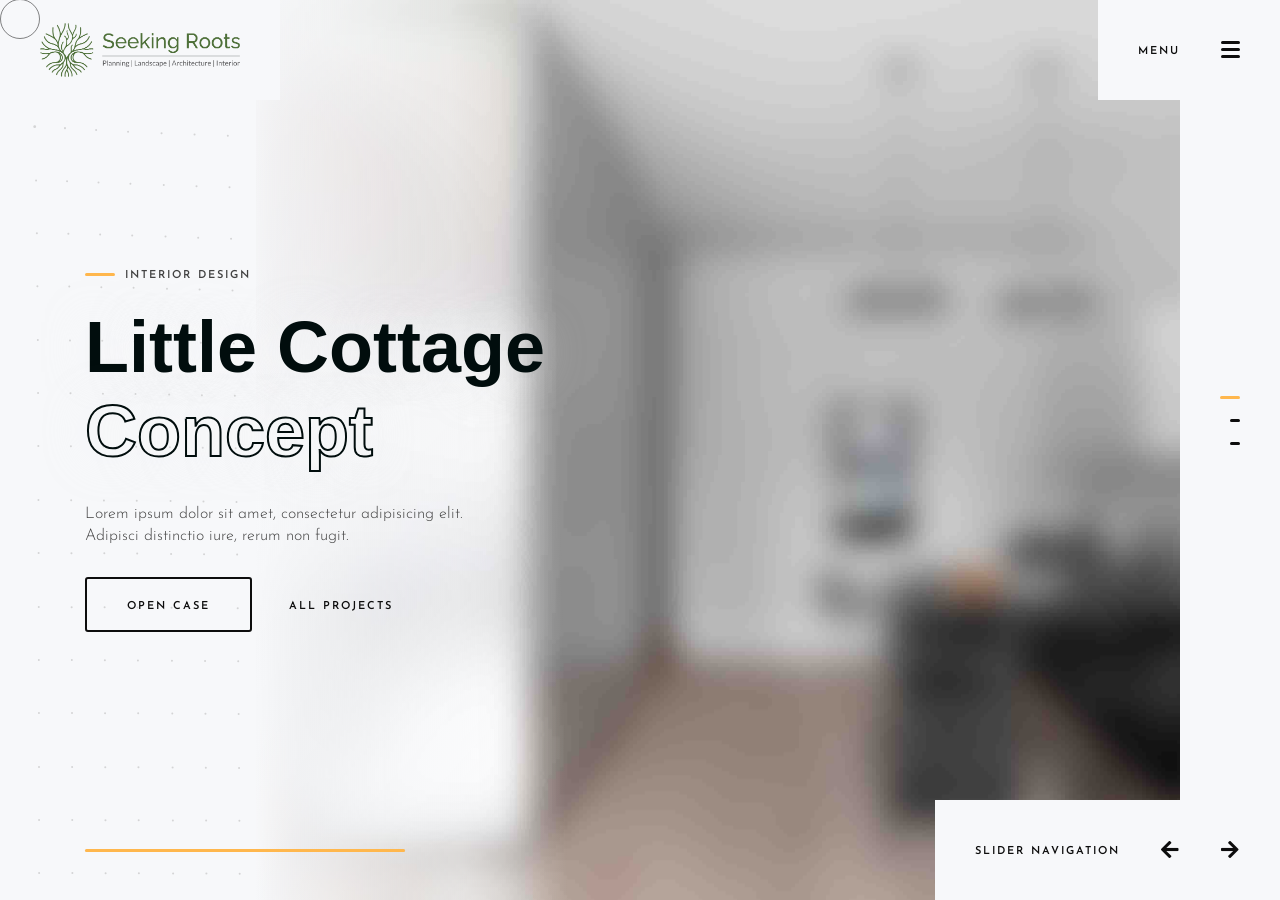
==== index.html @ 63652582 "update-03_map" ====
<!DOCTYPE html>
<html lang="zxx">

<head>
	<meta charset="UTF-8">
	<meta name="viewport" content="width=device-width, initial-scale=1.0">
	<meta http-equiv="X-UA-Compatible" content="ie=edge">
	<!-- color of address bar in mobile browser -->
	<meta name="theme-color" content="#28292C">
	<!-- favicon  -->
	<link rel="shortcut icon" href="img/light/favicon.png" type="image/x-icon">
	<!-- bootstrap css -->
	<link rel="stylesheet" href="css/plugins/bootstrap.min.css">
	<!-- font awesome css -->
	<link rel="stylesheet" href="css/plugins/font-awesome.min.css">
	<!-- swiper css -->
	<link rel="stylesheet" href="css/plugins/swiper.min.css">
	<!-- fancybox css -->
	<link rel="stylesheet" href="css/plugins/fancybox.min.css">
	<!-- mapbox css -->
	<link href="css/plugins/mapbox-style.css" rel='stylesheet'>
	<!-- main css -->
	<link rel="stylesheet" href="css/style-light.css">

	<title>SeekingRoots</title>

</head>

<body>

	<div class="mry-app">

		<!-- preloader -->
		<div class="mry-preloader mry-active">
			<div class="mry-preloader-content">
				<img class="mry-logo mry-mb-20" src="img/light/logo.png" alt="SeekingRoots">
				<div class="mry-loader-bar">
					<div class="mry-loader"></div>
				</div>
				<div class="mry-label">Please wait</div>
			</div>
		</div>
		<!-- preloader end -->

		<!-- cursor -->
		<div class="mry-magic-cursor">
			<div class="mry-ball">
				<div class="mry-loader">
					<svg version="1.1" xmlns="http://www.w3.org/2000/svg" xmlns:xlink="http://www.w3.org/1999/xlink"
						x="0px" y="0px" width="40px" height="40px" viewBox="0 0 50 50"
						style="enable-background:new 0 0 50 50;" xml:space="preserve">
						<path
							d="M25.251,6.461c-10.318,0-18.683,8.365-18.683,18.683h4.068c0-8.071,6.543-14.615,14.615-14.615V6.461z">
							<animateTransform attributeType="xml" attributeName="transform" type="rotate" from="0 25 25"
								to="360 25 25" dur="0.6s" repeatCount="indefinite" />
						</path>
					</svg>
				</div>
			</div>
		</div>
		<!-- cursor end -->

		<!-- top panel -->
		<div class="mry-top-panel">
			<div class="mry-logo-frame">
				<a href="index.html" class="mry-default-link mry-anima-link">
					<img class="mry-logo" src="img/light/logo.png" alt="SeekingRoots">
				</a>
			</div>
			<div class="mry-menu-button-frame">
				<div class="mry-label">Menu</div>

				<div class="mry-menu-btn mry-magnetic-link">
					<div class="mry-burger mry-magnetic-object">
						<span></span>
					</div>
				</div>
			</div>
		</div>
		<!-- top panel end -->

		<!-- menu -->
		<div class="mry-menu">
			<div class="container">
				<div class="row justify-content-between">
					<div class="col-md-4">
						<nav id="mry-dynamic-menu">
							<ul>
								<li class="menu-item"><a href="index.html"
										class="mry-anima-link mry-default-link">Home</a></li>
								<li class="menu-item"><a href="about.html"
										class="mry-anima-link mry-default-link">About</a></li>
								<li class="menu-item"><a href="works.html"
										class="mry-anima-link mry-default-link">Works</a></li>
								</li>
								<li class="menu-item"><a href="contact.html"
										class="mry-anima-link mry-default-link">Contact</a></li>
							</ul>
						</nav>

					</div>
					<div class="col-md-4">
						<div class="mry-info-box-frame">
							<div class="mry-info-box">
								<div class="mry-mb-20">
									<div class="mry-label mry-mb-5">Country:</div>
									<div class="mry-text">India</div>
								</div>
								<div class="mry-mb-20">
									<div class="mry-label mry-mb-5">City:</div>
									<div class="mry-text">Vadodara, Gujarat</div>
								</div>
								<div class="mry-mb-20">
									<div class="mry-label mry-mb-5">Adress:</div>
									<div class="mry-text">310, Supremus Vihav, Near Iscon Atria, Gotri, Vadodara-21.
									</div>
								</div>
								<div class="mry-mb-20">
									<div class="mry-label mry-mb-5">Email:</div>
									<a class="mry-text"
										href="mailto:SeekingRoots.inbox@mail.com">seekingroots09@gmail.com</a>
								</div>
								<div class="mry-mb-20">
									<div class="mry-label mry-mb-5">Phone:</div>
									<a class="mry-text" href="#.">+91 987 940 3481</a>
								</div>
							</div>
						</div>
					</div>
				</div>
			</div>
		</div>
		<!-- menu end -->

		<!-- project slider -->
		<div class="transition-fade">
			<div class="mry-content-frame" id="scroll">
				<canvas class="mry-dots"></canvas>

				<div class="swiper-container mry-main-slider">
					<div class="swiper-wrapper">
						<div class="swiper-slide">

							<!-- project -->
							<div class="mry-project-slider-item">
								<div class="mry-project-frame">
									<div class="mry-cover-frame">
										<img class="mry-project-cover mry-position-center"
											src="img/light/projects/prjct-1/fs/1.jpg" alt="Project"
											data-swiper-parallax="500" data-swiper-parallax-scale="1.4">
										<div class="mry-cover-overlay mry-gradient-overlay"></div>
										<div class="mry-loading-curtain"></div>
									</div>
									<div class="mry-main-title-frame">
										<div class="container">
											<div class="mry-main-title" data-swiper-parallax-x="30%"
												data-swiper-parallax-scale=".7" data-swiper-parallax-opacity="0"
												data-swiper-parallax-duration="1000">
												<div class="mry-subtitle mry-mb-20">Interior design</div>
												<h1 class="mry-mb-30">Little Cottage<br><span
														class="mry-border-text">Сoncept</span></h1>
												<div class="mry-text mry-mb-30">Lorem ipsum dolor sit amet, consectetur
													adipisicing elit.<br>Adipisci distinctio iure, rerum non fugit.
												</div>
												<a class="mry-btn mry-default-link mry-anima-link"
													href="project.html">Open Case</a>
												<a class="mry-btn-text mry-default-link mry-anima-link"
													href="works.html">All Projects</a>
											</div>
										</div>
									</div>
								</div>
							</div>
							<!-- project end -->

						</div>
						<div class="swiper-slide">

							<!-- project -->
							<div class="mry-project-slider-item">
								<div class="mry-project-frame">
									<div class="mry-cover-frame">
										<img class="mry-project-cover mry-position-right"
											src="img/light/projects/prjct-2/fs/1.jpg" alt="Project"
											data-swiper-parallax="500" data-swiper-parallax-scale="1.4">
										<div class="mry-cover-overlay mry-gradient-overlay"></div>
									</div>
									<div class="mry-main-title-frame">
										<div class="container">
											<div class="mry-main-title" data-swiper-parallax-x="30%"
												data-swiper-parallax-scale=".7" data-swiper-parallax-opacity="0"
												data-swiper-parallax-duration="1000">
												<div class="mry-subtitle mry-mb-20">Architecture</div>
												<h1 class="mry-mb-30">Compact House<br><span
														class="mry-border-text">Project</span><span
														class="mry-animation-el"></span></h1>
												<div class="mry-text mry-mb-30">Lorem ipsum dolor sit amet, consectetur
													adipisicing elit.<br>Adipisci distinctio iure, rerum non fugit.
												</div>
												<a class="mry-btn mry-default-link mry-anima-link"
													href="project.html">Open Case</a>
												<a class="mry-btn-text mry-default-link mry-anima-link"
													href="works.html">All Projects</a>
											</div>
										</div>
									</div>
								</div>
							</div>
							<!-- project end -->

						</div>
						<div class="swiper-slide">

							<!-- project -->
							<div class="mry-project-slider-item">
								<div class="mry-project-frame">
									<div class="mry-cover-frame">
										<img class="mry-project-cover" src="img/light/projects/prjct-3/fs/1.jpg"
											alt="Project" data-swiper-parallax="500" data-swiper-parallax-scale="1.4">
										<div class="mry-cover-overlay mry-gradient-overlay"></div>
									</div>
									<div class="mry-main-title-frame">
										<div class="container">
											<div class="mry-main-title" data-swiper-parallax-x="30%"
												data-swiper-parallax-scale=".7" data-swiper-parallax-opacity="0"
												data-swiper-parallax-duration="1000">
												<div class="mry-subtitle mry-mb-20">Interior design</div>
												<h1 class="mry-mb-30">Greenwell Yards<br><span
														class="mry-border-text">Country house</span><span
														class="mry-animation-el"></span></h1>
												<div class="mry-text mry-mb-30">Lorem ipsum dolor sit amet, consectetur
													adipisicing elit.<br>Adipisci distinctio iure, rerum non fugit.
												</div>
												<a class="mry-btn mry-default-link mry-anima-link"
													href="project.html">Open Case</a>
												<a class="mry-btn-text mry-default-link mry-anima-link"
													href="works.html">All Projects</a>
											</div>
										</div>
									</div>
								</div>
							</div>
							<!-- project end -->

						</div>
					</div>
				</div>

				<div class="mry-slider-pagination-frame">
					<div class="mry-slider-pagination"></div>
				</div>

				<div class="mry-slider-nav-panel">
					<div class="container">
						<div class="mry-slider-progress-bar-frame">
							<div class="mry-slider-progress-bar">
								<div class="mry-progress"></div>
							</div>
						</div>
					</div>

					<div class="mry-slider-arrows">
						<div class="mry-label">Slider Navigation</div>
						<div class="mry-button-prev mry-magnetic-link"><span class="mry-magnetic-object"><i
									class="fas fa-arrow-left"></i></span></div>
						<div class="mry-button-next mry-magnetic-link"><span class="mry-magnetic-object"><i
									class="fas fa-arrow-right"></i></span></div>
					</div>
				</div>

			</div>
		</div>
		<!-- project slider End-->

	</div>

	<!-- jquery js -->
	<script src="js/plugins/jquery.min.js"></script>
	<!-- tween max js -->
	<script src="js/plugins/tween-max.min.js"></script>
	<!-- scroll magic js -->
	<script src="js/plugins/scroll-magic.js"></script>
	<!-- scroll magic gsap plugin js -->
	<script src="js/plugins/scroll-magic-gsap-plugin.js"></script>
	<!-- swiper js -->
	<script src="js/plugins/swiper.min.js"></script>
	<!-- isotope js -->
	<script src="js/plugins/isotope.min.js"></script>
	<!-- fancybox js -->
	<script src="js/plugins/fancybox.min.js"></script>
	<!-- mapbox js -->
	<script src="js/plugins/mapbox.min.js"></script>
	<!-- smooth scrollbar js -->
	<script src="js/plugins/smooth-scrollbar.min.js"></script>
	<!-- overscroll js -->
	<script src="js/plugins/overscroll.min.js"></script>
	<!-- canvas js -->
	<script src="js/plugins/canvas.js"></script>
	<!-- parsley js -->
	<script src="js/plugins/parsley.min.js"></script>
	<!-- main js -->
	<script src="js/main.js"></script>

</body>

</html>
---- css/plugins/mapbox-style.css ----
.mapboxgl-map{font:12px/20px Helvetica Neue,Arial,Helvetica,sans-serif;overflow:hidden;position:relative;-webkit-tap-highlight-color:rgba(0,0,0,0)}.mapboxgl-canvas{position:absolute;left:0;top:0}.mapboxgl-map:-webkit-full-screen{width:100%;height:100%}.mapboxgl-canary{background-color:salmon}.mapboxgl-canvas-container.mapboxgl-interactive,.mapboxgl-ctrl-group button.mapboxgl-ctrl-compass{cursor:-webkit-grab;cursor:-moz-grab;cursor:grab;-moz-user-select:none;-webkit-user-select:none;-ms-user-select:none;user-select:none}.mapboxgl-canvas-container.mapboxgl-interactive.mapboxgl-track-pointer{cursor:pointer}.mapboxgl-canvas-container.mapboxgl-interactive:active,.mapboxgl-ctrl-group button.mapboxgl-ctrl-compass:active{cursor:-webkit-grabbing;cursor:-moz-grabbing;cursor:grabbing}.mapboxgl-canvas-container.mapboxgl-touch-zoom-rotate,.mapboxgl-canvas-container.mapboxgl-touch-zoom-rotate .mapboxgl-canvas{touch-action:pan-x pan-y}.mapboxgl-canvas-container.mapboxgl-touch-drag-pan,.mapboxgl-canvas-container.mapboxgl-touch-drag-pan .mapboxgl-canvas{touch-action:pinch-zoom}.mapboxgl-canvas-container.mapboxgl-touch-zoom-rotate.mapboxgl-touch-drag-pan,.mapboxgl-canvas-container.mapboxgl-touch-zoom-rotate.mapboxgl-touch-drag-pan .mapboxgl-canvas{touch-action:none}.mapboxgl-ctrl-bottom-left,.mapboxgl-ctrl-bottom-right,.mapboxgl-ctrl-top-left,.mapboxgl-ctrl-top-right{position:absolute;pointer-events:none;z-index:2}.mapboxgl-ctrl-top-left{top:0;left:0}.mapboxgl-ctrl-top-right{top:0;right:0}.mapboxgl-ctrl-bottom-left{bottom:0;left:0}.mapboxgl-ctrl-bottom-right{right:0;bottom:0}.mapboxgl-ctrl{clear:both;pointer-events:auto;transform:translate(0)}.mapboxgl-ctrl-top-left .mapboxgl-ctrl{margin:10px 0 0 10px;float:left}.mapboxgl-ctrl-top-right .mapboxgl-ctrl{margin:10px 10px 0 0;float:right}.mapboxgl-ctrl-bottom-left .mapboxgl-ctrl{margin:0 0 10px 10px;float:left}.mapboxgl-ctrl-bottom-right .mapboxgl-ctrl{margin:0 10px 10px 0;float:right}.mapboxgl-ctrl-group{border-radius:4px;background:#fff}.mapboxgl-ctrl-group:not(:empty){-moz-box-shadow:0 0 2px rgba(0,0,0,.1);-webkit-box-shadow:0 0 2px rgba(0,0,0,.1);box-shadow:0 0 0 2px rgba(0,0,0,.1)}@media (-ms-high-contrast:active){.mapboxgl-ctrl-group:not(:empty){box-shadow:0 0 0 2px ButtonText}}.mapboxgl-ctrl-group button{width:29px;height:29px;display:block;padding:0;outline:none;border:0;box-sizing:border-box;background-color:transparent;cursor:pointer}.mapboxgl-ctrl-group button+button{border-top:1px solid #ddd}.mapboxgl-ctrl button .mapboxgl-ctrl-icon{display:block;width:100%;height:100%;background-repeat:no-repeat;background-position:50%}@media (-ms-high-contrast:active){.mapboxgl-ctrl-icon{background-color:transparent}.mapboxgl-ctrl-group button+button{border-top:1px solid ButtonText}}.mapboxgl-ctrl button::-moz-focus-inner{border:0;padding:0}.mapboxgl-ctrl-group button:focus{box-shadow:0 0 2px 2px #0096ff}.mapboxgl-ctrl button:disabled{cursor:not-allowed}.mapboxgl-ctrl button:disabled .mapboxgl-ctrl-icon{opacity:.25}.mapboxgl-ctrl button:not(:disabled):hover{background-color:rgba(0,0,0,.05)}.mapboxgl-ctrl-group button:focus:focus-visible{box-shadow:0 0 2px 2px #0096ff}.mapboxgl-ctrl-group button:focus:not(:focus-visible){box-shadow:none}.mapboxgl-ctrl-group button:focus:first-child{border-radius:4px 4px 0 0}.mapboxgl-ctrl-group button:focus:last-child{border-radius:0 0 4px 4px}.mapboxgl-ctrl-group button:focus:only-child{border-radius:inherit}.mapboxgl-ctrl button.mapboxgl-ctrl-zoom-out .mapboxgl-ctrl-icon{background-image:url("data:image/svg+xml;charset=utf-8,%3Csvg width='29' height='29' viewBox='0 0 29 29' xmlns='http://www.w3.org/2000/svg' fill='%23333'%3E%3Cpath d='M10 13c-.75 0-1.5.75-1.5 1.5S9.25 16 10 16h9c.75 0 1.5-.75 1.5-1.5S19.75 13 19 13h-9z'/%3E%3C/svg%3E")}.mapboxgl-ctrl button.mapboxgl-ctrl-zoom-in .mapboxgl-ctrl-icon{background-image:url("data:image/svg+xml;charset=utf-8,%3Csvg width='29' height='29' viewBox='0 0 29 29' xmlns='http://www.w3.org/2000/svg' fill='%23333'%3E%3Cpath d='M14.5 8.5c-.75 0-1.5.75-1.5 1.5v3h-3c-.75 0-1.5.75-1.5 1.5S9.25 16 10 16h3v3c0 .75.75 1.5 1.5 1.5S16 19.75 16 19v-3h3c.75 0 1.5-.75 1.5-1.5S19.75 13 19 13h-3v-3c0-.75-.75-1.5-1.5-1.5z'/%3E%3C/svg%3E")}@media (-ms-high-contrast:active){.mapboxgl-ctrl button.mapboxgl-ctrl-zoom-out .mapboxgl-ctrl-icon{background-image:url("data:image/svg+xml;charset=utf-8,%3Csvg width='29' height='29' viewBox='0 0 29 29' xmlns='http://www.w3.org/2000/svg' fill='%23fff'%3E%3Cpath d='M10 13c-.75 0-1.5.75-1.5 1.5S9.25 16 10 16h9c.75 0 1.5-.75 1.5-1.5S19.75 13 19 13h-9z'/%3E%3C/svg%3E")}.mapboxgl-ctrl button.mapboxgl-ctrl-zoom-in .mapboxgl-ctrl-icon{background-image:url("data:image/svg+xml;charset=utf-8,%3Csvg width='29' height='29' viewBox='0 0 29 29' xmlns='http://www.w3.org/2000/svg' fill='%23fff'%3E%3Cpath d='M14.5 8.5c-.75 0-1.5.75-1.5 1.5v3h-3c-.75 0-1.5.75-1.5 1.5S9.25 16 10 16h3v3c0 .75.75 1.5 1.5 1.5S16 19.75 16 19v-3h3c.75 0 1.5-.75 1.5-1.5S19.75 13 19 13h-3v-3c0-.75-.75-1.5-1.5-1.5z'/%3E%3C/svg%3E")}}@media (-ms-high-contrast:black-on-white){.mapboxgl-ctrl button.mapboxgl-ctrl-zoom-out .mapboxgl-ctrl-icon{background-image:url("data:image/svg+xml;charset=utf-8,%3Csvg width='29' height='29' viewBox='0 0 29 29' xmlns='http://www.w3.org/2000/svg'%3E%3Cpath d='M10 13c-.75 0-1.5.75-1.5 1.5S9.25 16 10 16h9c.75 0 1.5-.75 1.5-1.5S19.75 13 19 13h-9z'/%3E%3C/svg%3E")}.mapboxgl-ctrl button.mapboxgl-ctrl-zoom-in .mapboxgl-ctrl-icon{background-image:url("data:image/svg+xml;charset=utf-8,%3Csvg width='29' height='29' viewBox='0 0 29 29' xmlns='http://www.w3.org/2000/svg'%3E%3Cpath d='M14.5 8.5c-.75 0-1.5.75-1.5 1.5v3h-3c-.75 0-1.5.75-1.5 1.5S9.25 16 10 16h3v3c0 .75.75 1.5 1.5 1.5S16 19.75 16 19v-3h3c.75 0 1.5-.75 1.5-1.5S19.75 13 19 13h-3v-3c0-.75-.75-1.5-1.5-1.5z'/%3E%3C/svg%3E")}}.mapboxgl-ctrl button.mapboxgl-ctrl-fullscreen .mapboxgl-ctrl-icon{background-image:url("data:image/svg+xml;charset=utf-8,%3Csvg width='29' height='29' viewBox='0 0 29 29' xmlns='http://www.w3.org/2000/svg' fill='%23333'%3E%3Cpath d='M24 16v5.5c0 1.75-.75 2.5-2.5 2.5H16v-1l3-1.5-4-5.5 1-1 5.5 4 1.5-3h1zM6 16l1.5 3 5.5-4 1 1-4 5.5 3 1.5v1H7.5C5.75 24 5 23.25 5 21.5V16h1zm7-11v1l-3 1.5 4 5.5-1 1-5.5-4L6 13H5V7.5C5 5.75 5.75 5 7.5 5H13zm11 2.5c0-1.75-.75-2.5-2.5-2.5H16v1l3 1.5-4 5.5 1 1 5.5-4 1.5 3h1V7.5z'/%3E%3C/svg%3E")}.mapboxgl-ctrl button.mapboxgl-ctrl-shrink .mapboxgl-ctrl-icon{background-image:url("data:image/svg+xml;charset=utf-8,%3Csvg width='29' height='29' viewBox='0 0 29 29' xmlns='http://www.w3.org/2000/svg'%3E%3Cpath d='M18.5 16c-1.75 0-2.5.75-2.5 2.5V24h1l1.5-3 5.5 4 1-1-4-5.5 3-1.5v-1h-5.5zM13 18.5c0-1.75-.75-2.5-2.5-2.5H5v1l3 1.5L4 24l1 1 5.5-4 1.5 3h1v-5.5zm3-8c0 1.75.75 2.5 2.5 2.5H24v-1l-3-1.5L25 5l-1-1-5.5 4L17 5h-1v5.5zM10.5 13c1.75 0 2.5-.75 2.5-2.5V5h-1l-1.5 3L5 4 4 5l4 5.5L5 12v1h5.5z'/%3E%3C/svg%3E")}@media (-ms-high-contrast:active){.mapboxgl-ctrl button.mapboxgl-ctrl-fullscreen .mapboxgl-ctrl-icon{background-image:url("data:image/svg+xml;charset=utf-8,%3Csvg width='29' height='29' viewBox='0 0 29 29' xmlns='http://www.w3.org/2000/svg' fill='%23fff'%3E%3Cpath d='M24 16v5.5c0 1.75-.75 2.5-2.5 2.5H16v-1l3-1.5-4-5.5 1-1 5.5 4 1.5-3h1zM6 16l1.5 3 5.5-4 1 1-4 5.5 3 1.5v1H7.5C5.75 24 5 23.25 5 21.5V16h1zm7-11v1l-3 1.5 4 5.5-1 1-5.5-4L6 13H5V7.5C5 5.75 5.75 5 7.5 5H13zm11 2.5c0-1.75-.75-2.5-2.5-2.5H16v1l3 1.5-4 5.5 1 1 5.5-4 1.5 3h1V7.5z'/%3E%3C/svg%3E")}.mapboxgl-ctrl button.mapboxgl-ctrl-shrink .mapboxgl-ctrl-icon{background-image:url("data:image/svg+xml;charset=utf-8,%3Csvg width='29' height='29' viewBox='0 0 29 29' xmlns='http://www.w3.org/2000/svg' fill='%23fff'%3E%3Cpath d='M18.5 16c-1.75 0-2.5.75-2.5 2.5V24h1l1.5-3 5.5 4 1-1-4-5.5 3-1.5v-1h-5.5zM13 18.5c0-1.75-.75-2.5-2.5-2.5H5v1l3 1.5L4 24l1 1 5.5-4 1.5 3h1v-5.5zm3-8c0 1.75.75 2.5 2.5 2.5H24v-1l-3-1.5L25 5l-1-1-5.5 4L17 5h-1v5.5zM10.5 13c1.75 0 2.5-.75 2.5-2.5V5h-1l-1.5 3L5 4 4 5l4 5.5L5 12v1h5.5z'/%3E%3C/svg%3E")}}@media (-ms-high-contrast:black-on-white){.mapboxgl-ctrl button.mapboxgl-ctrl-fullscreen .mapboxgl-ctrl-icon{background-image:url("data:image/svg+xml;charset=utf-8,%3Csvg width='29' height='29' viewBox='0 0 29 29' xmlns='http://www.w3.org/2000/svg'%3E%3Cpath d='M24 16v5.5c0 1.75-.75 2.5-2.5 2.5H16v-1l3-1.5-4-5.5 1-1 5.5 4 1.5-3h1zM6 16l1.5 3 5.5-4 1 1-4 5.5 3 1.5v1H7.5C5.75 24 5 23.25 5 21.5V16h1zm7-11v1l-3 1.5 4 5.5-1 1-5.5-4L6 13H5V7.5C5 5.75 5.75 5 7.5 5H13zm11 2.5c0-1.75-.75-2.5-2.5-2.5H16v1l3 1.5-4 5.5 1 1 5.5-4 1.5 3h1V7.5z'/%3E%3C/svg%3E")}.mapboxgl-ctrl button.mapboxgl-ctrl-shrink .mapboxgl-ctrl-icon{background-image:url("data:image/svg+xml;charset=utf-8,%3Csvg width='29' height='29' viewBox='0 0 29 29' xmlns='http://www.w3.org/2000/svg'%3E%3Cpath d='M18.5 16c-1.75 0-2.5.75-2.5 2.5V24h1l1.5-3 5.5 4 1-1-4-5.5 3-1.5v-1h-5.5zM13 18.5c0-1.75-.75-2.5-2.5-2.5H5v1l3 1.5L4 24l1 1 5.5-4 1.5 3h1v-5.5zm3-8c0 1.75.75 2.5 2.5 2.5H24v-1l-3-1.5L25 5l-1-1-5.5 4L17 5h-1v5.5zM10.5 13c1.75 0 2.5-.75 2.5-2.5V5h-1l-1.5 3L5 4 4 5l4 5.5L5 12v1h5.5z'/%3E%3C/svg%3E")}}.mapboxgl-ctrl button.mapboxgl-ctrl-compass .mapboxgl-ctrl-icon{background-image:url("data:image/svg+xml;charset=utf-8,%3Csvg width='29' height='29' viewBox='0 0 29 29' xmlns='http://www.w3.org/2000/svg' fill='%23333'%3E%3Cpath d='M10.5 14l4-8 4 8h-8z'/%3E%3Cpath d='M10.5 16l4 8 4-8h-8z' fill='%23ccc'/%3E%3C/svg%3E")}@media (-ms-high-contrast:active){.mapboxgl-ctrl button.mapboxgl-ctrl-compass .mapboxgl-ctrl-icon{background-image:url("data:image/svg+xml;charset=utf-8,%3Csvg width='29' height='29' viewBox='0 0 29 29' xmlns='http://www.w3.org/2000/svg' fill='%23fff'%3E%3Cpath d='M10.5 14l4-8 4 8h-8z'/%3E%3Cpath d='M10.5 16l4 8 4-8h-8z' fill='%23999'/%3E%3C/svg%3E")}}@media (-ms-high-contrast:black-on-white){.mapboxgl-ctrl button.mapboxgl-ctrl-compass .mapboxgl-ctrl-icon{background-image:url("data:image/svg+xml;charset=utf-8,%3Csvg width='29' height='29' viewBox='0 0 29 29' xmlns='http://www.w3.org/2000/svg'%3E%3Cpath d='M10.5 14l4-8 4 8h-8z'/%3E%3Cpath d='M10.5 16l4 8 4-8h-8z' fill='%23ccc'/%3E%3C/svg%3E")}}.mapboxgl-ctrl button.mapboxgl-ctrl-geolocate .mapboxgl-ctrl-icon{background-image:url("data:image/svg+xml;charset=utf-8,%3Csvg width='29' height='29' viewBox='0 0 20 20' xmlns='http://www.w3.org/2000/svg' fill='%23333'%3E%3Cpath d='M10 4C9 4 9 5 9 5v.1A5 5 0 005.1 9H5s-1 0-1 1 1 1 1 1h.1A5 5 0 009 14.9v.1s0 1 1 1 1-1 1-1v-.1a5 5 0 003.9-3.9h.1s1 0 1-1-1-1-1-1h-.1A5 5 0 0011 5.1V5s0-1-1-1zm0 2.5a3.5 3.5 0 110 7 3.5 3.5 0 110-7z'/%3E%3Ccircle cx='10' cy='10' r='2'/%3E%3C/svg%3E")}.mapboxgl-ctrl button.mapboxgl-ctrl-geolocate:disabled .mapboxgl-ctrl-icon{background-image:url("data:image/svg+xml;charset=utf-8,%3Csvg width='29' height='29' viewBox='0 0 20 20' xmlns='http://www.w3.org/2000/svg' fill='%23aaa'%3E%3Cpath d='M10 4C9 4 9 5 9 5v.1A5 5 0 005.1 9H5s-1 0-1 1 1 1 1 1h.1A5 5 0 009 14.9v.1s0 1 1 1 1-1 1-1v-.1a5 5 0 003.9-3.9h.1s1 0 1-1-1-1-1-1h-.1A5 5 0 0011 5.1V5s0-1-1-1zm0 2.5a3.5 3.5 0 110 7 3.5 3.5 0 110-7z'/%3E%3Ccircle cx='10' cy='10' r='2'/%3E%3Cpath d='M14 5l1 1-9 9-1-1 9-9z' fill='red'/%3E%3C/svg%3E")}.mapboxgl-ctrl button.mapboxgl-ctrl-geolocate.mapboxgl-ctrl-geolocate-active .mapboxgl-ctrl-icon{background-image:url("data:image/svg+xml;charset=utf-8,%3Csvg width='29' height='29' viewBox='0 0 20 20' xmlns='http://www.w3.org/2000/svg' fill='%2333b5e5'%3E%3Cpath d='M10 4C9 4 9 5 9 5v.1A5 5 0 005.1 9H5s-1 0-1 1 1 1 1 1h.1A5 5 0 009 14.9v.1s0 1 1 1 1-1 1-1v-.1a5 5 0 003.9-3.9h.1s1 0 1-1-1-1-1-1h-.1A5 5 0 0011 5.1V5s0-1-1-1zm0 2.5a3.5 3.5 0 110 7 3.5 3.5 0 110-7z'/%3E%3Ccircle cx='10' cy='10' r='2'/%3E%3C/svg%3E")}.mapboxgl-ctrl button.mapboxgl-ctrl-geolocate.mapboxgl-ctrl-geolocate-active-error .mapboxgl-ctrl-icon{background-image:url("data:image/svg+xml;charset=utf-8,%3Csvg width='29' height='29' viewBox='0 0 20 20' xmlns='http://www.w3.org/2000/svg' fill='%23e58978'%3E%3Cpath d='M10 4C9 4 9 5 9 5v.1A5 5 0 005.1 9H5s-1 0-1 1 1 1 1 1h.1A5 5 0 009 14.9v.1s0 1 1 1 1-1 1-1v-.1a5 5 0 003.9-3.9h.1s1 0 1-1-1-1-1-1h-.1A5 5 0 0011 5.1V5s0-1-1-1zm0 2.5a3.5 3.5 0 110 7 3.5 3.5 0 110-7z'/%3E%3Ccircle cx='10' cy='10' r='2'/%3E%3C/svg%3E")}.mapboxgl-ctrl button.mapboxgl-ctrl-geolocate.mapboxgl-ctrl-geolocate-background .mapboxgl-ctrl-icon{background-image:url("data:image/svg+xml;charset=utf-8,%3Csvg width='29' height='29' viewBox='0 0 20 20' xmlns='http://www.w3.org/2000/svg' fill='%2333b5e5'%3E%3Cpath d='M10 4C9 4 9 5 9 5v.1A5 5 0 005.1 9H5s-1 0-1 1 1 1 1 1h.1A5 5 0 009 14.9v.1s0 1 1 1 1-1 1-1v-.1a5 5 0 003.9-3.9h.1s1 0 1-1-1-1-1-1h-.1A5 5 0 0011 5.1V5s0-1-1-1zm0 2.5a3.5 3.5 0 110 7 3.5 3.5 0 110-7z'/%3E%3C/svg%3E")}.mapboxgl-ctrl button.mapboxgl-ctrl-geolocate.mapboxgl-ctrl-geolocate-background-error .mapboxgl-ctrl-icon{background-image:url("data:image/svg+xml;charset=utf-8,%3Csvg width='29' height='29' viewBox='0 0 20 20' xmlns='http://www.w3.org/2000/svg' fill='%23e54e33'%3E%3Cpath d='M10 4C9 4 9 5 9 5v.1A5 5 0 005.1 9H5s-1 0-1 1 1 1 1 1h.1A5 5 0 009 14.9v.1s0 1 1 1 1-1 1-1v-.1a5 5 0 003.9-3.9h.1s1 0 1-1-1-1-1-1h-.1A5 5 0 0011 5.1V5s0-1-1-1zm0 2.5a3.5 3.5 0 110 7 3.5 3.5 0 110-7z'/%3E%3C/svg%3E")}.mapboxgl-ctrl button.mapboxgl-ctrl-geolocate.mapboxgl-ctrl-geolocate-waiting .mapboxgl-ctrl-icon{-webkit-animation:mapboxgl-spin 2s linear infinite;-moz-animation:mapboxgl-spin 2s infinite linear;-o-animation:mapboxgl-spin 2s infinite linear;-ms-animation:mapboxgl-spin 2s infinite linear;animation:mapboxgl-spin 2s linear infinite}@media (-ms-high-contrast:active){.mapboxgl-ctrl button.mapboxgl-ctrl-geolocate .mapboxgl-ctrl-icon{background-image:url("data:image/svg+xml;charset=utf-8,%3Csvg width='29' height='29' viewBox='0 0 20 20' xmlns='http://www.w3.org/2000/svg' fill='%23fff'%3E%3Cpath d='M10 4C9 4 9 5 9 5v.1A5 5 0 005.1 9H5s-1 0-1 1 1 1 1 1h.1A5 5 0 009 14.9v.1s0 1 1 1 1-1 1-1v-.1a5 5 0 003.9-3.9h.1s1 0 1-1-1-1-1-1h-.1A5 5 0 0011 5.1V5s0-1-1-1zm0 2.5a3.5 3.5 0 110 7 3.5 3.5 0 110-7z'/%3E%3Ccircle cx='10' cy='10' r='2'/%3E%3C/svg%3E")}.mapboxgl-ctrl button.mapboxgl-ctrl-geolocate:disabled .mapboxgl-ctrl-icon{background-image:url("data:image/svg+xml;charset=utf-8,%3Csvg width='29' height='29' viewBox='0 0 20 20' xmlns='http://www.w3.org/2000/svg' fill='%23999'%3E%3Cpath d='M10 4C9 4 9 5 9 5v.1A5 5 0 005.1 9H5s-1 0-1 1 1 1 1 1h.1A5 5 0 009 14.9v.1s0 1 1 1 1-1 1-1v-.1a5 5 0 003.9-3.9h.1s1 0 1-1-1-1-1-1h-.1A5 5 0 0011 5.1V5s0-1-1-1zm0 2.5a3.5 3.5 0 110 7 3.5 3.5 0 110-7z'/%3E%3Ccircle cx='10' cy='10' r='2'/%3E%3Cpath d='M14 5l1 1-9 9-1-1 9-9z' fill='red'/%3E%3C/svg%3E")}.mapboxgl-ctrl button.mapboxgl-ctrl-geolocate.mapboxgl-ctrl-geolocate-active .mapboxgl-ctrl-icon{background-image:url("data:image/svg+xml;charset=utf-8,%3Csvg width='29' height='29' viewBox='0 0 20 20' xmlns='http://www.w3.org/2000/svg' fill='%2333b5e5'%3E%3Cpath d='M10 4C9 4 9 5 9 5v.1A5 5 0 005.1 9H5s-1 0-1 1 1 1 1 1h.1A5 5 0 009 14.9v.1s0 1 1 1 1-1 1-1v-.1a5 5 0 003.9-3.9h.1s1 0 1-1-1-1-1-1h-.1A5 5 0 0011 5.1V5s0-1-1-1zm0 2.5a3.5 3.5 0 110 7 3.5 3.5 0 110-7z'/%3E%3Ccircle cx='10' cy='10' r='2'/%3E%3C/svg%3E")}.mapboxgl-ctrl button.mapboxgl-ctrl-geolocate.mapboxgl-ctrl-geolocate-active-error .mapboxgl-ctrl-icon{background-image:url("data:image/svg+xml;charset=utf-8,%3Csvg width='29' height='29' viewBox='0 0 20 20' xmlns='http://www.w3.org/2000/svg' fill='%23e58978'%3E%3Cpath d='M10 4C9 4 9 5 9 5v.1A5 5 0 005.1 9H5s-1 0-1 1 1 1 1 1h.1A5 5 0 009 14.9v.1s0 1 1 1 1-1 1-1v-.1a5 5 0 003.9-3.9h.1s1 0 1-1-1-1-1-1h-.1A5 5 0 0011 5.1V5s0-1-1-1zm0 2.5a3.5 3.5 0 110 7 3.5 3.5 0 110-7z'/%3E%3Ccircle cx='10' cy='10' r='2'/%3E%3C/svg%3E")}.mapboxgl-ctrl button.mapboxgl-ctrl-geolocate.mapboxgl-ctrl-geolocate-background .mapboxgl-ctrl-icon{background-image:url("data:image/svg+xml;charset=utf-8,%3Csvg width='29' height='29' viewBox='0 0 20 20' xmlns='http://www.w3.org/2000/svg' fill='%2333b5e5'%3E%3Cpath d='M10 4C9 4 9 5 9 5v.1A5 5 0 005.1 9H5s-1 0-1 1 1 1 1 1h.1A5 5 0 009 14.9v.1s0 1 1 1 1-1 1-1v-.1a5 5 0 003.9-3.9h.1s1 0 1-1-1-1-1-1h-.1A5 5 0 0011 5.1V5s0-1-1-1zm0 2.5a3.5 3.5 0 110 7 3.5 3.5 0 110-7z'/%3E%3C/svg%3E")}.mapboxgl-ctrl button.mapboxgl-ctrl-geolocate.mapboxgl-ctrl-geolocate-background-error .mapboxgl-ctrl-icon{background-image:url("data:image/svg+xml;charset=utf-8,%3Csvg width='29' height='29' viewBox='0 0 20 20' xmlns='http://www.w3.org/2000/svg' fill='%23e54e33'%3E%3Cpath d='M10 4C9 4 9 5 9 5v.1A5 5 0 005.1 9H5s-1 0-1 1 1 1 1 1h.1A5 5 0 009 14.9v.1s0 1 1 1 1-1 1-1v-.1a5 5 0 003.9-3.9h.1s1 0 1-1-1-1-1-1h-.1A5 5 0 0011 5.1V5s0-1-1-1zm0 2.5a3.5 3.5 0 110 7 3.5 3.5 0 110-7z'/%3E%3C/svg%3E")}}@media (-ms-high-contrast:black-on-white){.mapboxgl-ctrl button.mapboxgl-ctrl-geolocate .mapboxgl-ctrl-icon{background-image:url("data:image/svg+xml;charset=utf-8,%3Csvg width='29' height='29' viewBox='0 0 20 20' xmlns='http://www.w3.org/2000/svg'%3E%3Cpath d='M10 4C9 4 9 5 9 5v.1A5 5 0 005.1 9H5s-1 0-1 1 1 1 1 1h.1A5 5 0 009 14.9v.1s0 1 1 1 1-1 1-1v-.1a5 5 0 003.9-3.9h.1s1 0 1-1-1-1-1-1h-.1A5 5 0 0011 5.1V5s0-1-1-1zm0 2.5a3.5 3.5 0 110 7 3.5 3.5 0 110-7z'/%3E%3Ccircle cx='10' cy='10' r='2'/%3E%3C/svg%3E")}.mapboxgl-ctrl button.mapboxgl-ctrl-geolocate:disabled .mapboxgl-ctrl-icon{background-image:url("data:image/svg+xml;charset=utf-8,%3Csvg width='29' height='29' viewBox='0 0 20 20' xmlns='http://www.w3.org/2000/svg' fill='%23666'%3E%3Cpath d='M10 4C9 4 9 5 9 5v.1A5 5 0 005.1 9H5s-1 0-1 1 1 1 1 1h.1A5 5 0 009 14.9v.1s0 1 1 1 1-1 1-1v-.1a5 5 0 003.9-3.9h.1s1 0 1-1-1-1-1-1h-.1A5 5 0 0011 5.1V5s0-1-1-1zm0 2.5a3.5 3.5 0 110 7 3.5 3.5 0 110-7z'/%3E%3Ccircle cx='10' cy='10' r='2'/%3E%3Cpath d='M14 5l1 1-9 9-1-1 9-9z' fill='red'/%3E%3C/svg%3E")}}@-webkit-keyframes mapboxgl-spin{0%{-webkit-transform:rotate(0deg)}to{-webkit-transform:rotate(1turn)}}@-moz-keyframes mapboxgl-spin{0%{-moz-transform:rotate(0deg)}to{-moz-transform:rotate(1turn)}}@-o-keyframes mapboxgl-spin{0%{-o-transform:rotate(0deg)}to{-o-transform:rotate(1turn)}}@-ms-keyframes mapboxgl-spin{0%{-ms-transform:rotate(0deg)}to{-ms-transform:rotate(1turn)}}@keyframes mapboxgl-spin{0%{transform:rotate(0deg)}to{transform:rotate(1turn)}}a.mapboxgl-ctrl-logo{width:88px;height:23px;margin:0 0 -4px -4px;display:block;background-repeat:no-repeat;cursor:pointer;overflow:hidden;background-image:url("data:image/svg+xml;charset=utf-8,%3Csvg width='88' height='23' viewBox='0 0 88 23' xmlns='http://www.w3.org/2000/svg' xmlns:xlink='http://www.w3.org/1999/xlink' fill-rule='evenodd'%3E%3Cdefs%3E%3Cpath id='a' d='M11.5 2.25c5.105 0 9.25 4.145 9.25 9.25s-4.145 9.25-9.25 9.25-9.25-4.145-9.25-9.25 4.145-9.25 9.25-9.25zM6.997 15.983c-.051-.338-.828-5.802 2.233-8.873a4.395 4.395 0 013.13-1.28c1.27 0 2.49.51 3.39 1.42.91.9 1.42 2.12 1.42 3.39 0 1.18-.449 2.301-1.28 3.13C12.72 16.93 7 16 7 16l-.003-.017zM15.3 10.5l-2 .8-.8 2-.8-2-2-.8 2-.8.8-2 .8 2 2 .8z'/%3E%3Cpath id='b' d='M50.63 8c.13 0 .23.1.23.23V9c.7-.76 1.7-1.18 2.73-1.18 2.17 0 3.95 1.85 3.95 4.17s-1.77 4.19-3.94 4.19c-1.04 0-2.03-.43-2.74-1.18v3.77c0 .13-.1.23-.23.23h-1.4c-.13 0-.23-.1-.23-.23V8.23c0-.12.1-.23.23-.23h1.4zm-3.86.01c.01 0 .01 0 .01-.01.13 0 .22.1.22.22v7.55c0 .12-.1.23-.23.23h-1.4c-.13 0-.23-.1-.23-.23V15c-.7.76-1.69 1.19-2.73 1.19-2.17 0-3.94-1.87-3.94-4.19 0-2.32 1.77-4.19 3.94-4.19 1.03 0 2.02.43 2.73 1.18v-.75c0-.12.1-.23.23-.23h1.4zm26.375-.19a4.24 4.24 0 00-4.16 3.29c-.13.59-.13 1.19 0 1.77a4.233 4.233 0 004.17 3.3c2.35 0 4.26-1.87 4.26-4.19 0-2.32-1.9-4.17-4.27-4.17zM60.63 5c.13 0 .23.1.23.23v3.76c.7-.76 1.7-1.18 2.73-1.18 1.88 0 3.45 1.4 3.84 3.28.13.59.13 1.2 0 1.8-.39 1.88-1.96 3.29-3.84 3.29-1.03 0-2.02-.43-2.73-1.18v.77c0 .12-.1.23-.23.23h-1.4c-.13 0-.23-.1-.23-.23V5.23c0-.12.1-.23.23-.23h1.4zm-34 11h-1.4c-.13 0-.23-.11-.23-.23V8.22c.01-.13.1-.22.23-.22h1.4c.13 0 .22.11.23.22v.68c.5-.68 1.3-1.09 2.16-1.1h.03c1.09 0 2.09.6 2.6 1.55.45-.95 1.4-1.55 2.44-1.56 1.62 0 2.93 1.25 2.9 2.78l.03 5.2c0 .13-.1.23-.23.23h-1.41c-.13 0-.23-.11-.23-.23v-4.59c0-.98-.74-1.71-1.62-1.71-.8 0-1.46.7-1.59 1.62l.01 4.68c0 .13-.11.23-.23.23h-1.41c-.13 0-.23-.11-.23-.23v-4.59c0-.98-.74-1.71-1.62-1.71-.85 0-1.54.79-1.6 1.8v4.5c0 .13-.1.23-.23.23zm53.615 0h-1.61c-.04 0-.08-.01-.12-.03-.09-.06-.13-.19-.06-.28l2.43-3.71-2.39-3.65a.213.213 0 01-.03-.12c0-.12.09-.21.21-.21h1.61c.13 0 .24.06.3.17l1.41 2.37 1.4-2.37a.34.34 0 01.3-.17h1.6c.04 0 .08.01.12.03.09.06.13.19.06.28l-2.37 3.65 2.43 3.7c0 .05.01.09.01.13 0 .12-.09.21-.21.21h-1.61c-.13 0-.24-.06-.3-.17l-1.44-2.42-1.44 2.42a.34.34 0 01-.3.17zm-7.12-1.49c-1.33 0-2.42-1.12-2.42-2.51 0-1.39 1.08-2.52 2.42-2.52 1.33 0 2.42 1.12 2.42 2.51 0 1.39-1.08 2.51-2.42 2.52zm-19.865 0c-1.32 0-2.39-1.11-2.42-2.48v-.07c.02-1.38 1.09-2.49 2.4-2.49 1.32 0 2.41 1.12 2.41 2.51 0 1.39-1.07 2.52-2.39 2.53zm-8.11-2.48c-.01 1.37-1.09 2.47-2.41 2.47s-2.42-1.12-2.42-2.51c0-1.39 1.08-2.52 2.4-2.52 1.33 0 2.39 1.11 2.41 2.48l.02.08zm18.12 2.47c-1.32 0-2.39-1.11-2.41-2.48v-.06c.02-1.38 1.09-2.48 2.41-2.48s2.42 1.12 2.42 2.51c0 1.39-1.09 2.51-2.42 2.51z'/%3E%3C/defs%3E%3Cmask id='c'%3E%3Crect width='100%25' height='100%25' fill='%23fff'/%3E%3Cuse xlink:href='%23a'/%3E%3Cuse xlink:href='%23b'/%3E%3C/mask%3E%3Cg opacity='.3' stroke='%23000' stroke-width='3'%3E%3Ccircle mask='url(%23c)' cx='11.5' cy='11.5' r='9.25'/%3E%3Cuse xlink:href='%23b' mask='url(%23c)'/%3E%3C/g%3E%3Cg opacity='.9' fill='%23fff'%3E%3Cuse xlink:href='%23a'/%3E%3Cuse xlink:href='%23b'/%3E%3C/g%3E%3C/svg%3E")}a.mapboxgl-ctrl-logo.mapboxgl-compact{width:23px}@media (-ms-high-contrast:active){a.mapboxgl-ctrl-logo{background-color:transparent;background-image:url("data:image/svg+xml;charset=utf-8,%3Csvg width='88' height='23' viewBox='0 0 88 23' xmlns='http://www.w3.org/2000/svg' xmlns:xlink='http://www.w3.org/1999/xlink' fill-rule='evenodd'%3E%3Cdefs%3E%3Cpath id='a' d='M11.5 2.25c5.105 0 9.25 4.145 9.25 9.25s-4.145 9.25-9.25 9.25-9.25-4.145-9.25-9.25 4.145-9.25 9.25-9.25zM6.997 15.983c-.051-.338-.828-5.802 2.233-8.873a4.395 4.395 0 013.13-1.28c1.27 0 2.49.51 3.39 1.42.91.9 1.42 2.12 1.42 3.39 0 1.18-.449 2.301-1.28 3.13C12.72 16.93 7 16 7 16l-.003-.017zM15.3 10.5l-2 .8-.8 2-.8-2-2-.8 2-.8.8-2 .8 2 2 .8z'/%3E%3Cpath id='b' d='M50.63 8c.13 0 .23.1.23.23V9c.7-.76 1.7-1.18 2.73-1.18 2.17 0 3.95 1.85 3.95 4.17s-1.77 4.19-3.94 4.19c-1.04 0-2.03-.43-2.74-1.18v3.77c0 .13-.1.23-.23.23h-1.4c-.13 0-.23-.1-.23-.23V8.23c0-.12.1-.23.23-.23h1.4zm-3.86.01c.01 0 .01 0 .01-.01.13 0 .22.1.22.22v7.55c0 .12-.1.23-.23.23h-1.4c-.13 0-.23-.1-.23-.23V15c-.7.76-1.69 1.19-2.73 1.19-2.17 0-3.94-1.87-3.94-4.19 0-2.32 1.77-4.19 3.94-4.19 1.03 0 2.02.43 2.73 1.18v-.75c0-.12.1-.23.23-.23h1.4zm26.375-.19a4.24 4.24 0 00-4.16 3.29c-.13.59-.13 1.19 0 1.77a4.233 4.233 0 004.17 3.3c2.35 0 4.26-1.87 4.26-4.19 0-2.32-1.9-4.17-4.27-4.17zM60.63 5c.13 0 .23.1.23.23v3.76c.7-.76 1.7-1.18 2.73-1.18 1.88 0 3.45 1.4 3.84 3.28.13.59.13 1.2 0 1.8-.39 1.88-1.96 3.29-3.84 3.29-1.03 0-2.02-.43-2.73-1.18v.77c0 .12-.1.23-.23.23h-1.4c-.13 0-.23-.1-.23-.23V5.23c0-.12.1-.23.23-.23h1.4zm-34 11h-1.4c-.13 0-.23-.11-.23-.23V8.22c.01-.13.1-.22.23-.22h1.4c.13 0 .22.11.23.22v.68c.5-.68 1.3-1.09 2.16-1.1h.03c1.09 0 2.09.6 2.6 1.55.45-.95 1.4-1.55 2.44-1.56 1.62 0 2.93 1.25 2.9 2.78l.03 5.2c0 .13-.1.23-.23.23h-1.41c-.13 0-.23-.11-.23-.23v-4.59c0-.98-.74-1.71-1.62-1.71-.8 0-1.46.7-1.59 1.62l.01 4.68c0 .13-.11.23-.23.23h-1.41c-.13 0-.23-.11-.23-.23v-4.59c0-.98-.74-1.71-1.62-1.71-.85 0-1.54.79-1.6 1.8v4.5c0 .13-.1.23-.23.23zm53.615 0h-1.61c-.04 0-.08-.01-.12-.03-.09-.06-.13-.19-.06-.28l2.43-3.71-2.39-3.65a.213.213 0 01-.03-.12c0-.12.09-.21.21-.21h1.61c.13 0 .24.06.3.17l1.41 2.37 1.4-2.37a.34.34 0 01.3-.17h1.6c.04 0 .08.01.12.03.09.06.13.19.06.28l-2.37 3.65 2.43 3.7c0 .05.01.09.01.13 0 .12-.09.21-.21.21h-1.61c-.13 0-.24-.06-.3-.17l-1.44-2.42-1.44 2.42a.34.34 0 01-.3.17zm-7.12-1.49c-1.33 0-2.42-1.12-2.42-2.51 0-1.39 1.08-2.52 2.42-2.52 1.33 0 2.42 1.12 2.42 2.51 0 1.39-1.08 2.51-2.42 2.52zm-19.865 0c-1.32 0-2.39-1.11-2.42-2.48v-.07c.02-1.38 1.09-2.49 2.4-2.49 1.32 0 2.41 1.12 2.41 2.51 0 1.39-1.07 2.52-2.39 2.53zm-8.11-2.48c-.01 1.37-1.09 2.47-2.41 2.47s-2.42-1.12-2.42-2.51c0-1.39 1.08-2.52 2.4-2.52 1.33 0 2.39 1.11 2.41 2.48l.02.08zm18.12 2.47c-1.32 0-2.39-1.11-2.41-2.48v-.06c.02-1.38 1.09-2.48 2.41-2.48s2.42 1.12 2.42 2.51c0 1.39-1.09 2.51-2.42 2.51z'/%3E%3C/defs%3E%3Cmask id='c'%3E%3Crect width='100%25' height='100%25' fill='%23fff'/%3E%3Cuse xlink:href='%23a'/%3E%3Cuse xlink:href='%23b'/%3E%3C/mask%3E%3Cg stroke='%23000' stroke-width='3'%3E%3Ccircle mask='url(%23c)' cx='11.5' cy='11.5' r='9.25'/%3E%3Cuse xlink:href='%23b' mask='url(%23c)'/%3E%3C/g%3E%3Cg fill='%23fff'%3E%3Cuse xlink:href='%23a'/%3E%3Cuse xlink:href='%23b'/%3E%3C/g%3E%3C/svg%3E")}}@media (-ms-high-contrast:black-on-white){a.mapboxgl-ctrl-logo{background-image:url("data:image/svg+xml;charset=utf-8,%3Csvg width='88' height='23' viewBox='0 0 88 23' xmlns='http://www.w3.org/2000/svg' xmlns:xlink='http://www.w3.org/1999/xlink' fill-rule='evenodd'%3E%3Cdefs%3E%3Cpath id='a' d='M11.5 2.25c5.105 0 9.25 4.145 9.25 9.25s-4.145 9.25-9.25 9.25-9.25-4.145-9.25-9.25 4.145-9.25 9.25-9.25zM6.997 15.983c-.051-.338-.828-5.802 2.233-8.873a4.395 4.395 0 013.13-1.28c1.27 0 2.49.51 3.39 1.42.91.9 1.42 2.12 1.42 3.39 0 1.18-.449 2.301-1.28 3.13C12.72 16.93 7 16 7 16l-.003-.017zM15.3 10.5l-2 .8-.8 2-.8-2-2-.8 2-.8.8-2 .8 2 2 .8z'/%3E%3Cpath id='b' d='M50.63 8c.13 0 .23.1.23.23V9c.7-.76 1.7-1.18 2.73-1.18 2.17 0 3.95 1.85 3.95 4.17s-1.77 4.19-3.94 4.19c-1.04 0-2.03-.43-2.74-1.18v3.77c0 .13-.1.23-.23.23h-1.4c-.13 0-.23-.1-.23-.23V8.23c0-.12.1-.23.23-.23h1.4zm-3.86.01c.01 0 .01 0 .01-.01.13 0 .22.1.22.22v7.55c0 .12-.1.23-.23.23h-1.4c-.13 0-.23-.1-.23-.23V15c-.7.76-1.69 1.19-2.73 1.19-2.17 0-3.94-1.87-3.94-4.19 0-2.32 1.77-4.19 3.94-4.19 1.03 0 2.02.43 2.73 1.18v-.75c0-.12.1-.23.23-.23h1.4zm26.375-.19a4.24 4.24 0 00-4.16 3.29c-.13.59-.13 1.19 0 1.77a4.233 4.233 0 004.17 3.3c2.35 0 4.26-1.87 4.26-4.19 0-2.32-1.9-4.17-4.27-4.17zM60.63 5c.13 0 .23.1.23.23v3.76c.7-.76 1.7-1.18 2.73-1.18 1.88 0 3.45 1.4 3.84 3.28.13.59.13 1.2 0 1.8-.39 1.88-1.96 3.29-3.84 3.29-1.03 0-2.02-.43-2.73-1.18v.77c0 .12-.1.23-.23.23h-1.4c-.13 0-.23-.1-.23-.23V5.23c0-.12.1-.23.23-.23h1.4zm-34 11h-1.4c-.13 0-.23-.11-.23-.23V8.22c.01-.13.1-.22.23-.22h1.4c.13 0 .22.11.23.22v.68c.5-.68 1.3-1.09 2.16-1.1h.03c1.09 0 2.09.6 2.6 1.55.45-.95 1.4-1.55 2.44-1.56 1.62 0 2.93 1.25 2.9 2.78l.03 5.2c0 .13-.1.23-.23.23h-1.41c-.13 0-.23-.11-.23-.23v-4.59c0-.98-.74-1.71-1.62-1.71-.8 0-1.46.7-1.59 1.62l.01 4.68c0 .13-.11.23-.23.23h-1.41c-.13 0-.23-.11-.23-.23v-4.59c0-.98-.74-1.71-1.62-1.71-.85 0-1.54.79-1.6 1.8v4.5c0 .13-.1.23-.23.23zm53.615 0h-1.61c-.04 0-.08-.01-.12-.03-.09-.06-.13-.19-.06-.28l2.43-3.71-2.39-3.65a.213.213 0 01-.03-.12c0-.12.09-.21.21-.21h1.61c.13 0 .24.06.3.17l1.41 2.37 1.4-2.37a.34.34 0 01.3-.17h1.6c.04 0 .08.01.12.03.09.06.13.19.06.28l-2.37 3.65 2.43 3.7c0 .05.01.09.01.13 0 .12-.09.21-.21.21h-1.61c-.13 0-.24-.06-.3-.17l-1.44-2.42-1.44 2.42a.34.34 0 01-.3.17zm-7.12-1.49c-1.33 0-2.42-1.12-2.42-2.51 0-1.39 1.08-2.52 2.42-2.52 1.33 0 2.42 1.12 2.42 2.51 0 1.39-1.08 2.51-2.42 2.52zm-19.865 0c-1.32 0-2.39-1.11-2.42-2.48v-.07c.02-1.38 1.09-2.49 2.4-2.49 1.32 0 2.41 1.12 2.41 2.51 0 1.39-1.07 2.52-2.39 2.53zm-8.11-2.48c-.01 1.37-1.09 2.47-2.41 2.47s-2.42-1.12-2.42-2.51c0-1.39 1.08-2.52 2.4-2.52 1.33 0 2.39 1.11 2.41 2.48l.02.08zm18.12 2.47c-1.32 0-2.39-1.11-2.41-2.48v-.06c.02-1.38 1.09-2.48 2.41-2.48s2.42 1.12 2.42 2.51c0 1.39-1.09 2.51-2.42 2.51z'/%3E%3C/defs%3E%3Cmask id='c'%3E%3Crect width='100%25' height='100%25' fill='%23fff'/%3E%3Cuse xlink:href='%23a'/%3E%3Cuse xlink:href='%23b'/%3E%3C/mask%3E%3Cg stroke='%23fff' stroke-width='3' fill='%23fff'%3E%3Ccircle mask='url(%23c)' cx='11.5' cy='11.5' r='9.25'/%3E%3Cuse xlink:href='%23b' mask='url(%23c)'/%3E%3C/g%3E%3Cuse xlink:href='%23a'/%3E%3Cuse xlink:href='%23b'/%3E%3C/svg%3E")}}.mapboxgl-ctrl.mapboxgl-ctrl-attrib{padding:0 5px;background-color:hsla(0,0%,100%,.5);margin:0}@media screen{.mapboxgl-ctrl-attrib.mapboxgl-compact{min-height:20px;padding:0;margin:10px;position:relative;background-color:#fff;border-radius:3px 12px 12px 3px}.mapboxgl-ctrl-attrib.mapboxgl-compact:hover{padding:2px 24px 2px 4px;visibility:visible;margin-top:6px}.mapboxgl-ctrl-bottom-left>.mapboxgl-ctrl-attrib.mapboxgl-compact:hover,.mapboxgl-ctrl-top-left>.mapboxgl-ctrl-attrib.mapboxgl-compact:hover{padding:2px 4px 2px 24px;border-radius:12px 3px 3px 12px}.mapboxgl-ctrl-attrib.mapboxgl-compact .mapboxgl-ctrl-attrib-inner{display:none}.mapboxgl-ctrl-attrib.mapboxgl-compact:hover .mapboxgl-ctrl-attrib-inner{display:block}.mapboxgl-ctrl-attrib.mapboxgl-compact:after{content:"";cursor:pointer;position:absolute;background-image:url("data:image/svg+xml;charset=utf-8,%3Csvg width='24' height='24' viewBox='0 0 20 20' xmlns='http://www.w3.org/2000/svg' fill-rule='evenodd'%3E%3Cpath d='M4 10a6 6 0 1012 0 6 6 0 10-12 0m5-3a1 1 0 102 0 1 1 0 10-2 0m0 3a1 1 0 112 0v3a1 1 0 11-2 0'/%3E%3C/svg%3E");background-color:hsla(0,0%,100%,.5);width:24px;height:24px;box-sizing:border-box;border-radius:12px}.mapboxgl-ctrl-bottom-right>.mapboxgl-ctrl-attrib.mapboxgl-compact:after{bottom:0;right:0}.mapboxgl-ctrl-top-right>.mapboxgl-ctrl-attrib.mapboxgl-compact:after{top:0;right:0}.mapboxgl-ctrl-top-left>.mapboxgl-ctrl-attrib.mapboxgl-compact:after{top:0;left:0}.mapboxgl-ctrl-bottom-left>.mapboxgl-ctrl-attrib.mapboxgl-compact:after{bottom:0;left:0}}@media screen and (-ms-high-contrast:active){.mapboxgl-ctrl-attrib.mapboxgl-compact:after{background-image:url("data:image/svg+xml;charset=utf-8,%3Csvg width='24' height='24' viewBox='0 0 20 20' xmlns='http://www.w3.org/2000/svg' fill-rule='evenodd' fill='%23fff'%3E%3Cpath d='M4 10a6 6 0 1012 0 6 6 0 10-12 0m5-3a1 1 0 102 0 1 1 0 10-2 0m0 3a1 1 0 112 0v3a1 1 0 11-2 0'/%3E%3C/svg%3E")}}@media screen and (-ms-high-contrast:black-on-white){.mapboxgl-ctrl-attrib.mapboxgl-compact:after{background-image:url("data:image/svg+xml;charset=utf-8,%3Csvg width='24' height='24' viewBox='0 0 20 20' xmlns='http://www.w3.org/2000/svg' fill-rule='evenodd'%3E%3Cpath d='M4 10a6 6 0 1012 0 6 6 0 10-12 0m5-3a1 1 0 102 0 1 1 0 10-2 0m0 3a1 1 0 112 0v3a1 1 0 11-2 0'/%3E%3C/svg%3E")}}.mapboxgl-ctrl-attrib a{color:rgba(0,0,0,.75);text-decoration:none}.mapboxgl-ctrl-attrib a:hover{color:inherit;text-decoration:underline}.mapboxgl-ctrl-attrib .mapbox-improve-map{font-weight:700;margin-left:2px}.mapboxgl-attrib-empty{display:none}.mapboxgl-ctrl-scale{background-color:hsla(0,0%,100%,.75);font-size:10px;border:2px solid #333;border-top:#333;padding:0 5px;color:#333;box-sizing:border-box}.mapboxgl-popup{position:absolute;top:0;left:0;display:-webkit-flex;display:flex;will-change:transform;pointer-events:none}.mapboxgl-popup-anchor-top,.mapboxgl-popup-anchor-top-left,.mapboxgl-popup-anchor-top-right{-webkit-flex-direction:column;flex-direction:column}.mapboxgl-popup-anchor-bottom,.mapboxgl-popup-anchor-bottom-left,.mapboxgl-popup-anchor-bottom-right{-webkit-flex-direction:column-reverse;flex-direction:column-reverse}.mapboxgl-popup-anchor-left{-webkit-flex-direction:row;flex-direction:row}.mapboxgl-popup-anchor-right{-webkit-flex-direction:row-reverse;flex-direction:row-reverse}.mapboxgl-popup-tip{width:0;height:0;border:10px solid transparent;z-index:1}.mapboxgl-popup-anchor-top .mapboxgl-popup-tip{-webkit-align-self:center;align-self:center;border-top:none;border-bottom-color:#fff}.mapboxgl-popup-anchor-top-left .mapboxgl-popup-tip{-webkit-align-self:flex-start;align-self:flex-start;border-top:none;border-left:none;border-bottom-color:#fff}.mapboxgl-popup-anchor-top-right .mapboxgl-popup-tip{-webkit-align-self:flex-end;align-self:flex-end;border-top:none;border-right:none;border-bottom-color:#fff}.mapboxgl-popup-anchor-bottom .mapboxgl-popup-tip{-webkit-align-self:center;align-self:center;border-bottom:none;border-top-color:#fff}.mapboxgl-popup-anchor-bottom-left .mapboxgl-popup-tip{-webkit-align-self:flex-start;align-self:flex-start;border-bottom:none;border-left:none;border-top-color:#fff}.mapboxgl-popup-anchor-bottom-right .mapboxgl-popup-tip{-webkit-align-self:flex-end;align-self:flex-end;border-bottom:none;border-right:none;border-top-color:#fff}.mapboxgl-popup-anchor-left .mapboxgl-popup-tip{-webkit-align-self:center;align-self:center;border-left:none;border-right-color:#fff}.mapboxgl-popup-anchor-right .mapboxgl-popup-tip{-webkit-align-self:center;align-self:center;border-right:none;border-left-color:#fff}.mapboxgl-popup-close-button{position:absolute;right:0;top:0;border:0;border-radius:0 3px 0 0;cursor:pointer;background-color:transparent}.mapboxgl-popup-close-button:hover{background-color:rgba(0,0,0,.05)}.mapboxgl-popup-content{position:relative;background:#fff;border-radius:3px;box-shadow:0 1px 2px rgba(0,0,0,.1);padding:10px 10px 15px;pointer-events:auto}.mapboxgl-popup-anchor-top-left .mapboxgl-popup-content{border-top-left-radius:0}.mapboxgl-popup-anchor-top-right .mapboxgl-popup-content{border-top-right-radius:0}.mapboxgl-popup-anchor-bottom-left .mapboxgl-popup-content{border-bottom-left-radius:0}.mapboxgl-popup-anchor-bottom-right .mapboxgl-popup-content{border-bottom-right-radius:0}.mapboxgl-popup-track-pointer{display:none}.mapboxgl-popup-track-pointer *{pointer-events:none;user-select:none}.mapboxgl-map:hover .mapboxgl-popup-track-pointer{display:flex}.mapboxgl-map:active .mapboxgl-popup-track-pointer{display:none}.mapboxgl-marker{position:absolute;top:0;left:0;will-change:transform}.mapboxgl-user-location-dot,.mapboxgl-user-location-dot:before{background-color:#1da1f2;width:15px;height:15px;border-radius:50%}.mapboxgl-user-location-dot:before{content:"";position:absolute;-webkit-animation:mapboxgl-user-location-dot-pulse 2s infinite;-moz-animation:mapboxgl-user-location-dot-pulse 2s infinite;-ms-animation:mapboxgl-user-location-dot-pulse 2s infinite;animation:mapboxgl-user-location-dot-pulse 2s infinite}.mapboxgl-user-location-dot:after{border-radius:50%;border:2px solid #fff;content:"";height:19px;left:-2px;position:absolute;top:-2px;width:19px;box-sizing:border-box;box-shadow:0 0 3px rgba(0,0,0,.35)}@-webkit-keyframes mapboxgl-user-location-dot-pulse{0%{-webkit-transform:scale(1);opacity:1}70%{-webkit-transform:scale(3);opacity:0}to{-webkit-transform:scale(1);opacity:0}}@-ms-keyframes mapboxgl-user-location-dot-pulse{0%{-ms-transform:scale(1);opacity:1}70%{-ms-transform:scale(3);opacity:0}to{-ms-transform:scale(1);opacity:0}}@keyframes mapboxgl-user-location-dot-pulse{0%{transform:scale(1);opacity:1}70%{transform:scale(3);opacity:0}to{transform:scale(1);opacity:0}}.mapboxgl-user-location-dot-stale{background-color:#aaa}.mapboxgl-user-location-dot-stale:after{display:none}.mapboxgl-user-location-accuracy-circle{background-color:rgba(29,161,242,.2);width:1px;height:1px;border-radius:100%}.mapboxgl-crosshair,.mapboxgl-crosshair .mapboxgl-interactive,.mapboxgl-crosshair .mapboxgl-interactive:active{cursor:crosshair}.mapboxgl-boxzoom{position:absolute;top:0;left:0;width:0;height:0;background:#fff;border:2px dotted #202020;opacity:.5}@media print{.mapbox-improve-map{display:none}}
---- css/style-light.css ----
/*
Template Name: Mireya
Template URL: https://ultimatewebsolutions.net/mireya/intro/
Author: Ultimate Websolutions
Author URL: https://themeforest.net/user/ultimatewebsolutions/

[Table of contents]

1. Common
      - Defaults
      - Text
      - Background Canvas
      - Cursor and Trigers
      - Buttons
      - Space
2. Frame
      - App Markup
      - Menu Button
      - Menu
      - Frame after 768px
      - Frame after 550px
4. Content
      - Backgrounds
      - Titles
      - Slider Project
      - Slider Project after 992px
      - Slider Project after 768px
      - Slider Navigation
      - Slider Navigation  after 768px
      - Slider Navigation  after 590px
      - Scroll Hint
      - Slider Arrows
      - Video
      - Team
      - Testimonials
      - Blog Pagination
      - Contact
      - Contact after 768px
      - Quote
      - Footer
      - Footer after 768px
4. Portfolio
      - Filter
      - Work item
      - Sizes
      - Grid
      - Grid after 992px
      - Grid after 768px
5. Custom
      - Swiper
      - Mapbox
      - Fancybox
	  - Smooth Scrollbar

6. Form Validation

7. Success Submit
      

/* Common
==================================== */

@import url("https://fonts.googleapis.com/css2?family=Josefin+Sans:ital,wght@0,100;0,200;0,300;0,400;0,500;0,600;0,700;1,100;1,200;1,300;1,400;1,500;1,600;1,700&display=swap");
/* Defaults */

*,
*:after,
*:before {
  box-sizing: border-box;
}

*:focus {
  outline: inherit;
}

.container {
  position: relative;
}

body {
  background-color: #f7f8fa;
  padding: 0;
  margin: 0;
  font-size: 16px;
  font-weight: 300;
  font-family: "Josefin Sans", sans-serif;
}

.mry-text {
  width: 100%;
  font-size: 16px;
  line-height: 22px;
  color: #424242;
}

.mry-text a {
  text-decoration: underline;
  color: #ffb74d;
}

.mry-text a:hover {
  color: #ffb74d;
  text-decoration: underline;
}

.mry-text .mry-color-text {
  color: #ffb74d;
}

.mry-text.mry-simple-text {
  line-height: 16px;
  margin: 0;
}

.mry-text-center {
  text-align: center;
}

a,
a:hover {
  color: inherit;
  text-decoration: none;
}

/* Text */

.mry-h1,
.mry-h2,
.mry-h3,
.mry-h4,
.mry-h5,
.mry-h6,
h1,
h2,
h3,
h4,
h5,
h6 {
  position: relative;
  margin: 0;
  padding: 0;
  color: #010d0d;
  font-weight: 800;
  font-family: -apple-system, BlinkMacSystemFont, sans-serif;
}

.mry-h1,
h1 {
  font-size: 72px;
  line-height: 84px;
  font-weight: 900;
}

.mry-h2,
h2 {
  font-size: 48px;
  line-height: 66px;
  font-weight: 900;
}

.mry-h3,
h3 {
  font-size: 32px;
  line-height: 40px;
  font-weight: 900;
}

.mry-h4,
h4 {
  font-size: 22px;
  line-height: 30px;
  font-weight: 900;
}

.mry-h6,
h6 {
  font-size: 14px;
}

.mry-border-text {
  letter-spacing: 0;
  -webkit-text-stroke-width: 2px;
  -moz-text-stroke-width: 2px;
  -webkit-text-stroke-color: #010d0d;
  -moz-text-stroke-color: #010d0d;
  color: transparent !important;
}

.mry-label {
  color: #010d0d;
  text-transform: uppercase;
  font-size: 11px;
  font-weight: 600;
  letter-spacing: 2px;
  line-height: 15px;
  padding-top: 3px;
}

/* After 992px */

@media (max-width: 992px) {
  .mry-text-right {
    text-align: left !important;
  }
  .mry-text-right .mry-subtitle {
    padding-right: 40px;
  }
  .mry-text-right .mry-subtitle:before {
    left: 0;
    right: auto;
  }
}

/* After 768px */

@media (max-width: 768px) {
  .mry-h1,
  h1 {
    font-size: 38px;
    line-height: 52px;
  }
  .mry-h1 .mry-border-text,
  h1 .mry-border-text {
    letter-spacing: -1px;
    -webkit-text-stroke-width: 0;
    -moz-text-stroke-width: 0;
    -webkit-text-stroke-color: inherit;
    -moz-text-stroke-color: inherit;
    color: inherit !important;
  }
  .mry-h2,
  h2 {
    font-size: 36px;
    line-height: 40px;
  }
  .mry-h2 .mry-border-text,
  h2 .mry-border-text {
    letter-spacing: -1px;
    -webkit-text-stroke-width: 0;
    -moz-text-stroke-width: 0;
    -webkit-text-stroke-color: inherit;
    -moz-text-stroke-color: inherit;
    color: inherit !important;
  }
  .mry-h3,
  h3 {
    font-size: 28px;
    line-height: 30px;
  }
  .mry-h3 .mry-border-text,
  h3 .mry-border-text {
    letter-spacing: -1px;
    -webkit-text-stroke-width: 0;
    -moz-text-stroke-width: 0;
    -webkit-text-stroke-color: inherit;
    -moz-text-stroke-color: inherit;
    color: inherit !important;
  }
  .mry-h4,
  h4 {
    font-size: 20px;
    line-height: 22px;
  }
  .mry-h4 .mry-border-text,
  h4 .mry-border-text {
    letter-spacing: -1px;
    -webkit-text-stroke-width: 0;
    -moz-text-stroke-width: 0;
    -webkit-text-stroke-color: inherit;
    -moz-text-stroke-color: inherit;
    color: inherit !important;
  }
  .mry-text {
    font-size: 14px;
    line-height: 20px;
  }
  .mry-label,
  .mry-subtitle {
    font-size: 10px;
  }
}

.mry-text-right {
  text-align: right;
}

/* Background Canvas */

.mry-dots {
  position: absolute;
  top: 0;
  left: 0;
  width: 100%;
  height: 100vh;
  opacity: 0.6;
}

/* Cursor and Trigers */

.mry-magic-cursor {
  position: absolute;
  width: 30px;
  height: 30px;
  pointer-events: none;
  z-index: 999999999999999;
}

.mry-ball {
  position: fixed;
  display: block;
  left: 0;
  top: -1px;
  width: 40px;
  height: 40px;
  border: 1px solid #0d0d0d;
  border-radius: 50%;
  pointer-events: none;
  opacity: 0.5;
}

.mry-ball svg {
  opacity: 0;
  transition: 0.3s ease-in-out;
}

.mry-magnetic-link {
  width: 100px;
  height: 100px;
  display: flex;
  position: relative;
  justify-content: center;
  align-items: center;
  float: left;
  z-index: 10;
  cursor: pointer;
  border-radius: 50%;
}

/* Buttons */

.mry-btn,
.mry-btn-text {
  cursor: pointer;
  position: relative;
  text-decoration: none;
  border-radius: 3px;
  display: inline-block;
  border: none;
  text-decoration: none;
  height: 55px;
  margin-right: 10px;
  line-height: 55px;
  padding: 0 40px;
  font-size: 11px;
  text-transform: uppercase;
  font-weight: 600;
  letter-spacing: 2px;
  color: #0d0d0d;
  border: solid 2px #0d0d0d;
  background-color: transparent;
  transition: 0.4s ease-in-out;
  outline: none !important;
}

.mry-btn:hover,
.mry-btn-text:hover {
  color: #ffb74d;
}

.mry-btn-text {
  border-color: transparent;
  padding: 0 20px;
}

.mry-link {
  position: relative;
  text-decoration: none;
  border-radius: 3px;
  display: inline-block;
  border: none;
  text-decoration: none;
  margin-right: 10px;
  font-size: 11px;
  text-transform: uppercase;
  font-weight: 600;
  letter-spacing: 2px;
  color: #0d0d0d;
  transition: 0.4s ease-in-out;
}

.mry-link:hover {
  color: #ffb74d;
}

/* Space */

.mry-p-100-100 {
  padding-top: 100px;
  margin-bottom: 100px;
}

.mry-p-100-0 {
  padding-top: 100px;
}

.mry-p-140-0 {
  padding-top: 140px;
}

.mry-p-0-100 {
  padding-bottom: 100px;
}

.mry-p-0-40 {
  padding-bottom: 40px;
}

.mry-mb-100 {
  margin-bottom: 100px;
}

.mry-mb-60 {
  margin-bottom: 90px;
}

.mry-mb-40 {
  margin-bottom: 40px;
}

.mry-mb-30 {
  margin-bottom: 30px;
}

.mry-mb-20 {
  margin-bottom: 20px;
}

.mry-mb-10 {
  margin-bottom: 10px;
}

.mry-mb-5 {
  margin-bottom: 5px;
}

.mry-mt-100 {
  margin-top: 100px;
}

.mry-mt-60 {
  margin-top: 60px;
}

/* Frame
==================================== */

/* App markup */

.mry-app {
  position: relative;
  overflow: hidden;
}

.mry-app .mry-preloader {
  position: fixed;
  top: 0;
  left: 0;
  right: 0;
  bottom: 0;
  width: 100vw;
  height: 100vh;
  background-color: #fcfdff;
  opacity: 0;
  pointer-events: none;
  z-index: 99999999999;
  display: flex;
  justify-content: center;
  align-items: center;
  transform: scale(1.2);
  transition: 1s ease-in-out;
}

.mry-app .mry-preloader .mry-preloader-content {
  text-align: center;
}

.mry-app .mry-preloader .mry-preloader-content .mry-logo {
  width: 200px;
}

.mry-app .mry-preloader .mry-preloader-content .mry-loader-bar {
  margin-bottom: 20px;
  height: 5px;
  border-radius: 1px;
  position: relative;
  overflow: hidden;
  width: 200px;
  background-color: #f7f8fa;
}

.mry-app .mry-preloader .mry-preloader-content .mry-loader-bar .mry-loader {
  height: 100%;
  width: 0;
  background-color: #ffb74d;
  transition-timing-function: ease-in;
}

.mry-app .mry-preloader.mry-active {
  transform: scale(1);
  pointer-events: all;
  opacity: 1;
}

.mry-app .mry-top-panel {
  position: fixed;
  z-index: 99;
  top: 0;
  left: 0;
  display: flex;
  justify-content: space-between;
  align-items: center;
  height: 100px;
  width: 100%;
}

.mry-app .mry-top-panel .mry-logo-frame {
  background-color: #f7f8fa;
  display: block;
  display: flex;
  justify-content: flex-start;
  align-items: center;
  padding: 0 40px;
  height: 100px;
}

.mry-app .mry-top-panel .mry-logo-frame .mry-logo {
  width: 200px;
}

/* Menu Button */

.mry-menu-button-frame {
  padding-left: 40px;
  display: flex;
  align-items: center;
  justify-content: space-between;
  background-color: #f7f8fa;
}

.mry-menu-button-frame .mry-label {
  color: #0d0d0d;
}

.mry-menu-button-frame .mry-menu-btn {
  position: relative;
  border-radius: 50%;
  cursor: pointer;
  display: flex;
  justify-content: center;
  align-items: center;
  transition: 0.3s ease-in-out;
}

.mry-menu-button-frame .mry-menu-btn .mry-burger {
  display: flex;
  justify-content: center;
  padding-top: 1px;
  width: 20px;
  height: 20px;
  border-radius: 50%;
}

.mry-menu-button-frame .mry-menu-btn .mry-burger span,
.mry-menu-button-frame .mry-menu-btn .mry-burger span:after,
.mry-menu-button-frame .mry-menu-btn .mry-burger span:before {
  content: "";
  display: block;
  width: 19px;
  height: 0.177em;
  border-radius: 3px;
  background: #0d0d0d;
  transition: 0.3s ease-in-out;
  backface-visibility: hidden;
}

.mry-menu-button-frame .mry-menu-btn .mry-burger span {
  position: relative;
  margin: 7px 0 0;
}

.mry-menu-button-frame .mry-menu-btn .mry-burger span:after,
.mry-menu-button-frame .mry-menu-btn .mry-burger span:before {
  position: absolute;
}

.mry-menu-button-frame .mry-menu-btn .mry-burger span:before {
  top: -7px;
}

.mry-menu-button-frame .mry-menu-btn .mry-burger span:after {
  top: 7px;
}

.mry-menu-button-frame .mry-menu-btn.mry-active .mry-burger span {
  transform: rotate(45deg);
}

.mry-menu-button-frame .mry-menu-btn.mry-active .mry-burger span:before {
  transform: translate(0px, 7px) rotate(-90deg);
}

.mry-menu-button-frame .mry-menu-btn.mry-active .mry-burger span:after {
  transform: translate(0px, -7px) rotate(-90deg);
}

/* Menu */

.mry-menu {
  width: 100vw;
  height: 100vh;
  position: fixed;
  z-index: 98;
  top: 0;
  right: 0;
  background-color: #fcfdff;
  transform: translateX(100%);
  transition: 0.3s ease-in-out;
  transition-delay: 0.2s;
}

.mry-menu nav {
  opacity: 0;
  display: flex;
  align-items: center;
  height: 100vh;
  transform: translateX(100%) scale(0.8);
  transition: 0.6s ease-in-out;
  transition-delay: 0.1s;
}

.mry-menu nav ul {
  padding: 0;
  margin: 0;
  width: 100%;
}

.mry-menu nav ul .menu-item {
  list-style-type: none;
  margin-bottom: 20px;
}

.mry-menu nav ul .menu-item:last-child {
  margin-bottom: 0;
}

.mry-menu nav ul .menu-item a {
  color: #010d0d;
  font-size: 34px;
  display: inline-block;
  height: 100%;
  font-family: -apple-system, BlinkMacSystemFont, sans-serif;
  font-weight: 900;
}

.mry-menu nav ul .menu-item.current-menu-item a {
  color: #ffb74d;
}

.mry-menu nav ul .menu-item .sub-menu {
  padding-left: 20px;
  max-height: 0;
  overflow: hidden;
  transition: 0.3s ease-in-out;
}

.mry-menu nav ul .menu-item .sub-menu a {
  color: #010d0d;
  transition: 0.3s ease-in-out;
}

.mry-menu nav ul .menu-item .sub-menu a:hover {
  color: #424242 !important;
}

.mry-menu nav ul .menu-item .sub-menu.mry-active {
  max-height: 300px;
}

.mry-menu nav ul .menu-item .sub-menu .menu-item a {
  text-transform: uppercase;
  font-size: 11px;
  font-weight: 600;
  letter-spacing: 2px;
  line-height: 15px;
  color: #424242;
}

.mry-menu nav ul .menu-item .sub-menu .menu-item:first-child {
  margin-top: 20px;
}

.mry-menu nav ul .menu-item.menu-item-has-children {
  position: relative;
  cursor: pointer;
}

.mry-menu nav ul .menu-item.menu-item-has-children:after {
  color: #424242;
  font-family: "Font Awesome 5 Free";
  font-weight: 900;
  content: "\f078";
  position: absolute;
  top: 15px;
  right: 0;
  transition: 0.3s ease-in-out;
}

.mry-menu nav ul .menu-item.menu-item-has-children.mry-active:after {
  transform: rotate(180deg);
}

.mry-menu .mry-info-box-frame {
  padding: 40px;
  position: absolute;
  width: 500%;
  background-color: #f7f8fa;
  height: 100vh;
  display: flex;
  align-items: center;
  opacity: 0;
  transform: translateX(200%);
  transition: 0.6s ease-in-out;
  transition-delay: 0.05s;
}

.mry-menu .mry-info-box-frame .mry-info-box .mry-label {
  color: #424242;
}

.mry-menu.mry-active {
  transform: translateX(0);
  transition: 0.3s ease-out;
  transition-delay: 0s;
}

.mry-menu.mry-active .mry-info-box-frame {
  opacity: 1;
  transform: translateX(0);
  transition: 0.5s ease-out;
}

.mry-menu.mry-active nav {
  opacity: 1;
  transform: translateX(0) scale(1);
  transition: 0.5s ease-out;
  transition-delay: 0s;
}

.mry-menu.mry-menu-half {
  width: 40vw;
  min-width: 550px;
  padding: 0 100px;
}

.mry-menu.mry-menu-half.mry-active nav {
  transition: 0.4s ease-out;
}

/* Frame after 768px */

@media (max-width: 768px) {
  .mry-menu {
    padding: 0 30px;
  }
  .mry-menu nav ul .menu-item a {
    font-size: 22px;
  }
  .mry-menu nav ul .menu-item.menu-item-has-children:after {
    top: 7px;
    font-size: 12px;
  }
  .mry-menu .mry-info-box-frame {
    display: none;
  }
}

/* Frame after 550px */

@media (max-width: 550px) {
  .mry-menu.mry-menu-half {
    width: 100%;
    min-width: 0px;
  }
}

html.is-animating body,
html.is-rendering body {
  pointer-events: none;
}

html.is-animating body .mry-ball,
html.is-rendering body .mry-ball {
  background-color: transparent !important;
  opacity: 1 !important;
}

html.is-animating body .mry-ball svg,
html.is-rendering body .mry-ball svg {
  opacity: 1;
}

html.is-animating body .mry-ball svg path,
html.is-rendering body .mry-ball svg path {
  fill: #ffb74d;
}

@keyframes loading {
  0% {
    transform: rotate(0deg);
  }
  100% {
    transform: rotate(360deg);
  }
}

.transition-fade {
  transition: 0.6s;
  opacity: 1;
  transform: scale(1);
  filter: none;
  transition: 0.6s;
}

.transition-fade .mry-loading-curtain {
  transform: translateX(-100%);
  transition: 1s;
}

html.is-animating .transition-fade {
  opacity: 0;
  transition-delay: 0.4s;
  transform: scale(1.1);
}

html.is-animating .transition-fade .mry-loading-curtain {
  transform: translateX(0);
  transition: 1s;
}

.mry-curtain,
.mry-loading-curtain {
  position: absolute;
  top: 0;
  left: 0;
  width: 100%;
  height: 100%;
  background-color: #f7f8fa;
  z-index: 1;
}

/* Content
==================================== */

/* Backgrounds */

.mry-head-bg {
  position: absolute;
  z-index: -2;
  top: 0;
  left: 0;
  height: 550px;
  width: 100%;
}

.mry-head-bg img {
  width: 100%;
  height: 550px;
  object-fit: cover;
  object-position: center;
}

.mry-head-bg .mry-bg-overlay {
  position: absolute;
  top: 0;
  left: 0;
  width: 100%;
  height: 555px;
  background-image: linear-gradient(
    0deg,
    #f7f8fa 1%,
    rgba(247, 248, 250, 0.94) 100%,
    rgba(247, 248, 250, 0.89) 100%
  );
}

.mry-head-bg.mry-head-bottom {
  height: 300px;
  top: auto;
  bottom: 0;
}

.mry-head-bg.mry-head-bottom img {
  height: 300px;
}

.mry-head-bg.mry-head-bottom .mry-bg-overlay {
  height: 305px;
  transform: rotate(180deg);
}

/* Titles */

.mry-title-center {
  max-width: 100%;
  text-align: center;
}

.mry-subtitle {
  position: relative;
  font-size: 11px;
  text-transform: uppercase;
  font-weight: 600;
  color: #424242;
  letter-spacing: 2px;
  padding-left: 40px;
}

.mry-subtitle:before {
  content: "";
  width: 30px;
  height: 3px;
  background-color: #ffb74d;
  border-radius: 3px;
  position: absolute;
  left: 0;
  top: calc(50% - 4px);
}

.mry-title-center {
  max-width: 100%;
  text-align: center;
}

.mry-title-center .mry-subtitle {
  padding-left: 0;
  padding-top: 20px;
}

.mry-title-center .mry-subtitle:before {
  top: 0;
  left: 50%;
  margin-left: -15px;
}

.mry-title-center form {
  margin-left: auto;
  margin-right: auto;
}

.mry-title-center form .mry-label {
  width: 100%;
  text-align: left !important;
}

.mry-numbering {
  text-align: center;
  margin-bottom: 40px;
}

.mry-numbering .mry-subtitle {
  padding-left: 0;
  padding-top: 40px;
}

.mry-numbering .mry-subtitle:before {
  top: 20px;
  left: 50%;
  margin-left: -15px;
}

.mry-numbering .mry-border-text {
  line-height: 55px;
  font-size: 72px;
  font-weight: 900;
  opacity: 0.1;
  font-family: -apple-system, BlinkMacSystemFont, sans-serif;
}

/* Slider Project */

.mry-project-slider-item {
  width: 100vw;
  min-height: 100%;
  height: 100vh;
}

.mry-project-slider-item .mry-project-frame {
  width: 100%;
  height: 100%;
}

.mry-project-slider-item .mry-project-frame .mry-cover-frame {
  float: right;
  width: 80%;
  height: 100%;
  position: relative;
  overflow: hidden;
}

.mry-project-slider-item
  .mry-project-frame
  .mry-cover-frame
  .mry-project-cover {
  position: absolute;
  z-index: 1;
  top: 0;
  right: 0;
  width: 100%;
  height: 100%;
  object-fit: cover;
}

.mry-project-slider-item
  .mry-project-frame
  .mry-cover-frame
  .mry-project-cover.mry-position-center {
  object-position: center;
}

.mry-project-slider-item
  .mry-project-frame
  .mry-cover-frame
  .mry-project-cover.mry-position-left {
  object-position: left;
}

.mry-project-slider-item
  .mry-project-frame
  .mry-cover-frame
  .mry-project-cover.mry-position-right {
  object-position: right;
}

.mry-project-slider-item .mry-project-frame .mry-cover-overlay {
  position: absolute;
  z-index: 2;
  top: 0;
  right: 0;
  background-color: rgba(255, 255, 255, 0);
  width: 100%;
  height: 100%;
}

.mry-project-slider-item
  .mry-project-frame
  .mry-cover-overlay.mry-gradient-overlay {
  background-image: linear-gradient(
    269deg,
    rgba(247, 248, 250, 0) 70%,
    rgba(247, 248, 250, 0.6) 80%,
    #f7f8fa 100%
  );
}

.mry-project-slider-item .mry-project-frame.mry-project-half {
  width: 100%;
  height: 100%;
}

.mry-project-slider-item .mry-project-frame.mry-project-half .mry-cover-frame {
  float: right;
  width: 60%;
  height: 100%;
  position: relative;
}

.mry-project-slider-item .mry-main-title-frame {
  position: absolute;
  z-index: 3;
  display: flex;
  align-items: center;
  height: 100vh;
  width: 100%;
}

.mry-project-slider-item .mry-main-title-frame .mry-main-title {
  width: 100%;
}

.mry-project-slider-item .mry-main-title-frame .mry-main-title h1 {
  text-shadow: 0 0 40px rgba(247, 248, 250, 0.5);
}

/* Slider Project after 992px ---*/

@media (max-width: 992px) {
  .mry-project-slider-item
    .mry-project-frame
    .mry-main-title-frame
    .mry-main-title
    h1 {
    font-size: 54px;
    line-height: 60px;
  }
  .mry-project-slider-item .mry-project-frame .mry-cover-frame {
    width: 100%;
  }
  .mry-project-slider-item
    .mry-project-frame
    .mry-cover-frame
    .mry-project-cover {
    object-position: center !important;
  }
}

/*--- Slider Project after 768px ---*/

@media (max-width: 768px) {
  .mry-project-slider-item
    .mry-project-frame
    .mry-cover-overlay.mry-gradient-overlay {
    background-color: rgba(255, 255, 255, 0);
    background-image: none;
  }
  .mry-project-slider-item .mry-project-frame .mry-main-title-frame {
    left: 0;
    width: 100%;
    align-items: flex-end;
  }
  .mry-project-slider-item
    .mry-project-frame
    .mry-main-title-frame
    .mry-main-title {
    margin-left: -15px;
    padding: 40px;
    background-color: #f7f8fa;
    width: 100%;
    max-width: 430px;
  }
  .mry-project-slider-item
    .mry-project-frame
    .mry-main-title-frame
    .mry-main-title
    h1 {
    position: relative;
    overflow: hidden;
    font-size: 32px;
    line-height: 38px;
    font-weight: 900;
    letter-spacing: -1px;
  }
  .mry-project-slider-item
    .mry-project-frame
    .mry-main-title-frame
    .mry-main-title
    .mry-mb-20 {
    margin-bottom: 10px;
  }
  .mry-project-slider-item
    .mry-project-frame
    .mry-main-title-frame
    .mry-main-title
    .mry-mb-30 {
    margin-bottom: 15px;
  }
  .mry-project-slider-item
    .mry-project-frame.mry-project-half
    .mry-cover-frame {
    width: 100%;
  }
}

/* Slider Navigation */

.mry-slider-pagination-frame {
  height: 100vh;
  position: absolute;
  z-index: 9;
  top: 0;
  width: 100px;
  padding: 40px;
  right: 0;
  display: flex;
  align-items: center;
  background-color: #f7f8fa;
}

.mry-slider-pagination-frame .mry-slider-pagination {
  margin-bottom: 60px;
  width: 20px;
  display: flex;
  flex-direction: column;
}

.mry-slider-pagination-frame .mry-slider-pagination .swiper-pagination-bullet {
  width: 10px;
  margin-left: auto !important;
  margin-bottom: 20px !important;
  border-radius: 2px;
  height: 3px;
  opacity: 1 !important;
  background-color: #0d0d0d;
  transition: 0.3s ease-in-out;
}

.mry-slider-pagination-frame
  .mry-slider-pagination
  .swiper-pagination-bullet:last-child {
  margin-bottom: 0 !important;
}

.mry-slider-pagination-frame
  .mry-slider-pagination
  .swiper-pagination-bullet.swiper-pagination-bullet-active {
  width: 20px;
  background-color: #ffb74d;
}

.mry-slider-nav-panel {
  position: absolute;
  z-index: 9;
  bottom: 0;
  left: 0;
  height: 100px;
  width: 100vw;
}

.mry-slider-progress-bar-frame {
  display: flex;
  align-items: center;
  height: 100px;
  width: 25vw;
}

.mry-slider-progress-bar-frame .mry-slider-progress-bar {
  display: flex;
  height: 3px;
  width: 100%;
}

.mry-slider-progress-bar-frame .mry-slider-progress-bar .mry-progress {
  position: relative;
  height: 3px;
  border-radius: 3px;
  background: rgba(0, 0, 0, 0.1);
  width: 100%;
  clear: both;
  opacity: 0;
  bottom: 0;
  left: 0;
  right: 0;
}

.mry-slider-progress-bar-frame .mry-slider-progress-bar .mry-progress:after {
  position: absolute;
  top: 0;
  left: 0;
  background: #ffb74d;
  border-radius: 3px;
  height: 100%;
  width: 0;
  content: "";
}

.mry-slider-progress-bar-frame .mry-slider-progress-bar.active .mry-progress {
  opacity: 1;
}

.mry-slider-progress-bar-frame
  .mry-slider-progress-bar.animate
  .mry-progress:after {
  transition: width linear;
  transition-delay: unset;
  width: 100%;
  transition-duration: 10s;
}

.mry-slider-arrows {
  position: absolute;
  top: 0;
  padding: 0 20px 0 40px;
  right: 0;
  background-color: #f7f8fa;
  display: flex;
  justify-content: flex-end;
  align-items: center;
}

.mry-slider-arrows .mry-label {
  margin-right: 20px;
  color: #0d0d0d;
}

.mry-slider-arrows .mry-button-next,
.mry-slider-arrows .mry-button-prev {
  width: 60px;
  cursor: pointer;
}

.mry-slider-arrows .mry-button-next span,
.mry-slider-arrows .mry-button-prev span {
  display: block;
  width: 20px;
  height: 20px;
  text-align: center;
}

.mry-slider-arrows .mry-button-next span i,
.mry-slider-arrows .mry-button-prev span i {
  font-size: 20px;
  width: 20px;
  height: 20px;
  color: #0d0d0d;
}

/* Slider Navigation after 768px */

@media (max-width: 768px) {
  .mry-slider-pagination-frame,
  .mry-slider-progress-bar-frame {
    display: none;
  }
  .mry-slider-arrows {
    padding: 0 20px;
  }
  .mry-slider-arrows .mry-label {
    display: none;
  }
}

/* Slider Navigation after 590px */

@media (max-width: 590px) {
  .mry-slider-nav-panel {
    height: 80px;
  }
  .mry-slider-pagination-frame,
  .mry-slider-progress-bar-frame {
    display: none;
  }
  .mry-slider-arrows {
    background-color: transparent !important;
    padding: 0;
    justify-content: flex-start;
    left: 20px;
  }
  .mry-slider-arrows .mry-label {
    display: none;
  }
  .mry-slider-arrows .mry-button-next,
  .mry-slider-arrows .mry-button-prev {
    height: 80px;
  }
  .mry-project-slider-item .mry-main-title {
    padding-bottom: 80px !important;
  }
}

/* Scroll Hint */

.mry-scroll-hint-frame {
  display: flex;
  justify-content: center;
  flex-direction: column;
}

.mry-scroll-hint-frame .mry-label {
  width: 100%;
  text-align: center;
  color: #0d0d0d;
}

.mry-scroll-hint-frame .mry-scroll-hint {
  margin-left: auto;
  margin-right: auto;
  display: flex;
  justify-content: center;
  align-items: center;
  height: 100px;
  width: 100px;
}

.mry-scroll-hint-frame .mry-scroll-hint span {
  display: block;
  position: relative;
  width: 22px;
  height: 35px;
  border-radius: 15px;
  border: solid 2px #0d0d0d;
}

.mry-scroll-hint-frame .mry-scroll-hint span:after {
  content: "";
  width: 3px;
  height: 3px;
  background-color: #0d0d0d;
  border-radius: 50%;
  position: absolute;
  top: 10px;
  left: 45%;
  animation: mouse 1s ease-in-out infinite;
}

@keyframes mouse {
  0% {
    transform: translateY(0);
  }
  50% {
    transform: translateY(5px);
  }
  100% {
    transform: translateY(0);
  }
}

/* Slider Arrows */

.mry-arrows {
  display: flex;
  justify-content: center;
  flex-direction: column;
}

.mry-arrows .mry-sl-nav {
  margin-left: auto;
  margin-right: auto;
}

.mry-arrows .mry-sl-nav .mry-next,
.mry-arrows .mry-sl-nav .mry-prev {
  cursor: pointer;
  transition: 0.3s;
  width: 60px;
  color: #010d0d;
}

.mry-arrows .mry-sl-nav .mry-next.swiper-button-disabled,
.mry-arrows .mry-sl-nav .mry-prev.swiper-button-disabled {
  opacity: 0.3;
  pointer-events: none;
}

.mry-arrows .mry-label {
  color: #424242;
}

/* Video */

.mry-about-video .mry-video-cover-frame {
  position: relative;
  overflow: hidden;
  padding-bottom: 60%;
}

.mry-about-video .mry-video-cover-frame .mry-video-cover {
  position: absolute;
  width: 100%;
  height: 100%;
  object-fit: cover;
  object-position: bottom;
}

.mry-about-video .mry-video-cover-frame .mry-cover-overlay {
  position: absolute;
  z-index: 2;
  top: 0;
  right: 0;
  background-color: rgba(255, 255, 255, 0);
  width: 100%;
  height: 100%;
}

.mry-about-video .mry-video-cover-frame .mry-play-button {
  display: flex;
  justify-content: center;
  align-items: center;
  width: 80px;
  height: 80px;
  position: absolute;
  z-index: 2;
  top: 50%;
  left: 50%;
  margin-left: -40px;
  margin-top: -40px;
  border: solid 2px #0d0d0d;
  border-radius: 50%;
  box-shadow:
    inset 0 0 40px rgba(247, 248, 250, 0.5),
    0 0 40px rgba(247, 248, 250, 0.5);
}

.mry-about-video .mry-video-cover-frame .mry-play-button a {
  display: flex;
  justify-content: center;
  align-items: center;
  height: 30px;
  width: 30px;
}

.mry-about-video .mry-video-cover-frame .mry-play-button a i {
  transform: translateX(3px);
  font-size: 22px;
  color: #0d0d0d;
  text-shadow: 0 0 40px rgba(247, 248, 250, 0.5);
}

/* Team */

.mry-team-member {
  width: 100%;
}

.mry-team-member .mry-member-photo-frame {
  position: relative;
  overflow: hidden;
  padding-bottom: 140%;
  margin-bottom: 20px;
}

.mry-team-member .mry-member-photo-frame img {
  width: 100%;
  height: 100%;
  position: absolute;
  object-fit: cover;
  object-position: top;
  top: 0;
  left: 0;
}

.mry-team-member .mry-member-photo-frame .mry-photo-overlay {
  opacity: 0.5;
  position: absolute;
  z-index: 2;
  top: 0;
  right: 0;
  background-color: rgba(255, 255, 255, 0);
  width: 100%;
  height: 100%;
}

/* Testimonials */

.mry-reviewer {
  text-align: center;
  width: 60px;
  height: 60px;
  border-radius: 50%;
  object-fit: cover;
  object-position: center;
}

.mry-star-rate {
  margin-top: 20px;
  padding: 0;
  margin: 0;
  display: flex;
  justify-content: center;
}

.mry-star-rate li {
  list-style-type: none;
  margin-right: 5px;
}

.mry-star-rate li i {
  color: #ffb74d;
  font-size: 14px;
}

.mry-star-rate li.mry-empty i {
  color: #010d0d;
  opacity: 0.1;
}

/* Blog Pagination */

.mry-pagination {
  text-align: center;
  padding: 0;
  margin: 0;
  display: flex;
  justify-content: center;
  z-index: 9999;
  position: relative;
  margin-top: 100px;
}

.mry-pagination li {
  list-style-type: none;
  width: 40px;
  height: 40px;
  margin: 0 10px;
}

.mry-pagination li.mry-active {
  background-color: #ffb74d;
}

.mry-pagination li.mry-active a {
  color: #f7f8fa;
}

.mry-pagination li a {
  font-weight: 400;
  display: flex;
  justify-content: center;
  align-items: center;
  width: 100%;
  height: 100%;
  cursor: pointer;
  color: #424242;
  transition: 0.4s ease-in-out;
}

.mry-pagination li a:hover {
  color: #010d0d;
}

/* Contact */

.mry-form label {
  margin-bottom: 10px;
}

.mry-form input,
.mry-form textarea {
  border: solid 2px #010d0d;
  width: 100%;
  color: #010d0d;
  background-color: transparent;
  padding-left: 20px;
  margin-bottom: 5px;
  transition: 0.4s ease-in-out;
  border-radius: 2px;
}

.mry-form input::placeholder,
.mry-form textarea::placeholder {
  opacity: 0.8;
  height: 100%;
  font-weight: 300;
}

.mry-form input:focus,
.mry-form textarea:focus {
  border-color: #ffb74d;
}

.mry-form input {
  height: 55px;
}

.mry-form textarea {
  padding-top: 15px;
}

.mry-form.mry-form-subscribe {
  width: 100%;
  position: relative;
  max-width: 500px;
}

.mry-form.mry-form-subscribe div input {
  margin-bottom: 0;
  width: 100%;
}

.mry-form.mry-form-subscribe button {
  position: absolute;
  bottom: 0;
  right: -10px;
  margin-left: 30px;
  align-self: flex-end;
}

/* Contact after 768 */

@media (max-width: 768px) {
  .mry-contact-hint {
    padding-top: 40px;
  }
}

/* Quote */

blockquote {
  margin: 40px 0;
  color: #010d0d;
  font-size: 1rem;
  background: #fcfdff;
  padding: 30px 40px 30px 50px;
  font-style: italic;
  position: relative;
}

blockquote:before {
  position: absolute;
  font-family: "Font Awesome 5 Free";
  font-weight: 900;
  content: "\f10d";
  font-size: 16px;
  opacity: 0.3;
  color: #010d0d;
  top: 13px;
  left: 13px;
}

blockquote:after {
  position: absolute;
  font-family: "Font Awesome 5 Free";
  font-weight: 900;
  content: "\f10d";
  font-size: 16px;
  opacity: 0.3;
  color: #010d0d;
  bottom: 13px;
  right: 13px;
  transform: rotate(180deg);
}

/* Footer */

.mry-footer {
  position: relative;
  z-index: 9;
}

.mry-footer .mry-footer-copy {
  padding: 40px 0;
  background-color: #fcfdff;
  color: #424242;
}

.mry-footer .mry-footer-copy .container {
  font-size: 14px;
  display: flex;
  justify-content: space-between;
}

.mry-footer .mry-footer-copy .container .mry-social {
  margin: 0;
  padding: 0;
  display: flex;
}

.mry-footer .mry-footer-copy .container .mry-social li {
  list-style-type: none;
  margin: 0 15px;
  transition: 0.4s ease-in-out;
}

.mry-footer .mry-footer-copy .container .mry-social li a {
  color: #424242;
}

.mry-footer .mry-footer-copy .container .mry-social li a:hover {
  color: #010d0d;
}

/* Footer after 768 */

@media (max-width: 768px) {
  .mry-footer {
    text-align: center;
  }
  .mry-footer .mry-footer-copy {
    padding-bottom: 20px;
  }
  .mry-footer .mry-footer-copy .container {
    flex-direction: column;
    justify-content: center;
  }
  .mry-footer .mry-footer-copy .container .mry-social {
    justify-content: center;
    margin-bottom: 20px;
  }
  .mry-footer .mry-footer-copy .container div {
    margin-bottom: 20px;
  }
}

/* Portfolio
==================================== */

/* Filter */

.mry-filter {
  text-align: center;
}

.mry-filter .mry-card-category {
  position: relative;
  text-decoration: none;
  border-radius: 3px;
  display: inline-block;
  border: none;
  text-decoration: none;
  margin-right: 10px;
  font-size: 11px;
  text-transform: uppercase;
  font-weight: 600;
  letter-spacing: 2px;
  color: #0d0d0d;
  transition: 0.4s ease-in-out;
}

.mry-filter .mry-card-category.mry-current {
  color: #ffb74d;
}

/* Work Item */

.mry-card-item.mry-shift {
  margin-top: 100px;
}

.mry-card-item .mry-card-cover-frame {
  position: relative;
  overflow: hidden;
  width: 100%;
  display: flex;
  justify-content: center;
  padding-bottom: calc(63% + 8px);
}

.mry-card-item .mry-card-cover-frame .mry-badge {
  position: absolute;
  z-index: 2;
  bottom: 0;
  right: 0;
  color: #424242;
  background-color: #f7f8fa;
  padding: 5px 10px;
  text-decoration: none;
  font-size: 11px;
  text-transform: uppercase;
  font-weight: 600;
  letter-spacing: 2px;
}

.mry-card-item .mry-card-cover-frame img {
  width: 100%;
  height: 100%;
  position: absolute;
  z-index: 1;
  top: 0;
  left: 0;
  object-fit: cover;
  object-position: center;
}

.mry-card-item .mry-card-cover-frame .mry-cover-overlay {
  position: absolute;
  top: 0;
  right: 0;
  background-color: rgba(255, 255, 255, 0);
  width: 100%;
  height: 100%;
  opacity: 0.6;
  transition: 0.4s ease-in-out;
}

.mry-card-item .mry-card-cover-frame .mry-hover-links {
  opacity: 0;
  position: absolute;
  top: 50%;
  margin-top: -50px;
  z-index: 3;
  background-color: #fcfdff;
  transition: 0.4s ease-in-out;
}

.mry-card-item .mry-card-cover-frame .mry-hover-links .mry-more i,
.mry-card-item .mry-card-cover-frame .mry-hover-links .mry-zoom i {
  font-size: 20px;
  width: 20px;
  height: 20px;
  color: #0d0d0d;
}

.mry-card-item .mry-card-cover-frame:hover .mry-hover-links {
  opacity: 1;
}

.mry-card-item .mry-card-cover-frame:hover .mry-cover-overlay {
  opacity: 0.1;
}

/* Sizes */

.mry-masonry-grid-item-50 .mry-card-item .mry-card-cover-frame {
  padding-bottom: calc(63% + 8px);
}

.mry-masonry-grid-item-50.mry-masonry-grid-item-h-x-2
  .mry-card-item
  .mry-card-cover-frame {
  padding-bottom: calc(126% + 36px);
}

.mry-masonry-grid-item-33 .mry-card-item .mry-card-cover-frame {
  padding-bottom: calc(63% + 8px);
}

.mry-masonry-grid-item-33.mry-masonry-grid-item-h-x-2
  .mry-card-item
  .mry-card-cover-frame {
  padding-bottom: calc(126% + 36px);
}

.mry-without-descr
  .mry-masonry-grid-item-50
  .mry-card-item
  .mry-card-cover-frame {
  padding-bottom: 63%;
}

.mry-without-descr
  .mry-masonry-grid-item-50.mry-masonry-grid-item-h-x-2
  .mry-card-item
  .mry-card-cover-frame {
  padding-bottom: 141%;
}

/* Grid */

.mry-portfolio-frame {
  position: relative;
  overflow: hidden;
}

.mry-masonry-grid {
  margin: -30px;
  position: relative;
  overflow: hidden;
  min-height: 100vh !important;
}

.mry-masonry-grid:after {
  content: "";
  display: block;
  clear: both;
}

.mry-grid-sizer,
.mry-masonry-grid-item {
  width: 25%;
}

.mry-3-col .mry-grid-sizer,
.mry-3-col .mry-masonry-grid-item {
  width: 33.333%;
}

.mry-masonry-grid-item {
  float: left;
  padding: 30px;
  overflow: hidden;
}

.mry-masonry-grid-item-33 {
  width: 33%;
}

.mry-masonry-grid-item-50 {
  width: 50%;
}

.mry-masonry-grid-item-100 {
  width: 100%;
}

/* Grid after 992px */

@media (max-width: 992px) {
  .mry-3-col .mry-grid-sizer,
  .mry-3-col .mry-masonry-grid-item {
    width: 50%;
  }
  .mry-masonry-grid-item-33 {
    width: 50%;
  }
  .mry-masonry-grid-item-50 {
    width: 100%;
  }
  .mry-masonry-grid-item-100 {
    width: 100%;
  }
}

/* Grid after 768px */

@media (max-width: 768px) {
  .mry-3-col .mry-grid-sizer,
  .mry-3-col .mry-masonry-grid-item {
    width: 100%;
  }
  .mry-masonry-grid-item-33 {
    width: 100%;
  }
  .mry-masonry-grid-item-50 {
    width: 100%;
  }
  .mry-masonry-grid-item-100 {
    width: 100%;
  }
  .mry-filter {
    text-align: center;
    display: flex;
    flex-direction: column;
  }
  .mry-filter .mry-card-category {
    margin-bottom: 20px;
    margin-right: 0;
  }
  .mry-filter .mry-card-category.mry-current {
    color: #ffb74d;
  }
}

/* Custom
==================================== */

/* Swiper */

.swiper-slide {
  position: relative;
}

/* Mapbox */

.mry-map-frame {
  position: relative;
  overflow: hidden;
  width: 100%;
  /* padding-bottom: 50%; */
}

.mry-map-frame .mry-map {
  margin-top: -4%;
  position: absolute;
  width: 100%;
  height: 100%;
  pointer-events: none;
}

.mry-map-frame .mry-map.mry-active {
  pointer-events: all;
}

.mry-map-frame:hover .mry-lock {
  opacity: 1;
}

.mapboxgl-marker:after {
  position: absolute;
  content: "SeekingRoots";
  letter-spacing: 2px;
  transform: translateX(-30%) translateY(10px);
  display: block;
  color: #fff;
  font-weight: 800;
  text-transform: uppercase;
  font-size: 10px;
  padding: 1px 10px;
  white-space: nowrap;
  text-align: center;
  background-color: rgba(255, 255, 255, 0.2);
  border-radius: 10px;
}

.mapboxgl-marker svg {
  transform: scale(1.2);
  animation: marker 1s infinite ease-in-out;
}

.mapboxgl-marker svg g {
  fill: #ffb74d;
}

.mapboxgl-marker svg circle {
  fill: #f7f8fa;
}

.mapboxgl-marker svg ellipse {
  fill: #000;
}

@keyframes marker {
  0% {
    transform: scale(1.2) translateY(0);
  }
  50% {
    transform: scale(1.2) translateY(-10px);
  }
  0% {
    transform: scale(1.2) translateY(0);
  }
}

.mry-lock {
  opacity: 0;
  display: flex;
  justify-content: center;
  align-items: center;
  color: #424242;
  position: absolute;
  z-index: 9;
  bottom: 0;
  right: 0;
  transition: 0.4s ease-in-out;
}

.mry-lock:hover {
  color: #010d0d;
}

/* Fancybox */

.fancybox-container {
  width: 100vw;
  height: 100vh;
}

.fancybox-container .fancybox-bg {
  background: #fcfdff;
}

.fancybox-slide--video {
  width: 100%;
  display: flex;
  justify-content: center;
}

.fancybox-slide--video .fancybox-content {
  margin-top: 100px !important;
  width: 80% !important;
  background-color: transparent;
}

.fancybox-navigation .fancybox-button--arrow_left,
.fancybox-navigation .fancybox-button--arrow_right {
  padding: 13px;
  color: #0d0d0d;
}

.fancybox-is-open .fancybox-bg {
  opacity: 1;
}

.fancybox-toolbar {
  background: #f7f8fa;
  display: flex;
  width: 100vw;
  justify-content: flex-end;
  align-items: center;
  height: 100px;
  z-index: 999999;
  padding: 0 30px;
  transition: 0.4s ease-in-out;
}

.fancybox-toolbar .fancybox-button {
  background: transparent;
  color: #010d0d;
  padding: 9px;
}

.fancybox-toolbar .fancybox-button:hover {
  color: #010d0d;
}

.fancybox-slide--image {
  padding: 130px 0 60px;
}

.fancybox-navigation .fancybox-button {
  background-color: transparent;
  margin: 0 15px;
}

.fancybox-infobar {
  top: 5px;
  left: 0;
  font-size: 12px;
  text-transform: uppercase;
  font-weight: 700;
  margin-left: 5px;
  z-index: 9999999999999;
  height: 95px;
  width: 100px;
  display: flex;
  opacity: 1;
  justify-content: center;
  align-items: center;
}

.fancybox-progress {
  background: #ffb74d;
  z-index: 999999999999999999;
}

.fancybox-thumbs {
  background-color: #fcfdff;
}

.fancybox-thumbs__list a:before {
  border-color: #ffb74d;
  transition: 0.4s ease-in-out;
}

.fancybox-button[disabled] {
  transform: scale(0);
  pointer-events: none;
  transition: 0.4s ease-in-out;
}

@media (max-width: 768px) {
  .fancybox-slide--video .fancybox-content {
    width: 100% !important;
  }
  .fancybox-container {
    margin: 0;
    width: 100%;
    height: 100%;
  }
  .fancybox-toolbar {
    width: 100%;
  }
  .fancybox-navigation .fancybox-button {
    bottom: -10px;
    top: auto;
  }
}

/* Smooth Scrollbar */

.scrollbar-track {
  width: 5px !important;
  background-color: #fcfdff !important;
}

.scrollbar-track .scrollbar-thumb {
  background-color: #ffb74d !important;
  opacity: 1 !important;
  width: 5px !important;
}

.mry-content-frame {
  width: 100% !important;
  height: 100vh !important;
  position: relative !important;
  overflow: hidden !important;
}

/* Form  Validation
==================================== */

.parsley-errors-list {
  font-size: 10px !important;
  font-weight: 600;
  text-transform: uppercase;
  border: 1px solid red;
  background-color: red;
  color: white;
  padding: 2px 0 0 3px !important;
  margin: 10px 0 10px 0 !important;
  list-style-type: none;
  opacity: 0;
}

.parsley-errors-list.filled {
  opacity: 1;
}

.parsley-errors-list:before {
  content: "";
  display: block;
  margin-top: -9px;
  pointer-events: none;
  position: absolute;
  border-bottom: solid 6px red;
  border-left: solid 6px transparent;
  border-right: solid 6px transparent;
}

/* Success Submit
==================================== */

#success {
  position: absolute;
  top: 50%;
  left: 50%;
  width: 300px;
  height: 190px;
  margin-top: -85px;
  margin-left: -150px;
  text-align: center;
}

#success h4 {
  margin-top: 10px;
  font-family: "Poppins", sans-serif;
  font-size: 18px;
}

@-webkit-keyframes checkmark {
  0% {
    stroke-dashoffset: 50;
  }
  100% {
    stroke-dashoffset: 0;
  }
}

@-ms-keyframes checkmark {
  0% {
    stroke-dashoffset: 50;
  }
  100% {
    stroke-dashoffset: 0;
  }
}

@keyframes checkmark {
  0% {
    stroke-dashoffset: 50;
  }
  100% {
    stroke-dashoffset: 0;
  }
}

@-webkit-keyframes checkmark-circle {
  0% {
    stroke-dashoffset: 240;
  }
  100% {
    stroke-dashoffset: 480;
  }
}

@-ms-keyframes checkmark-circle {
  0% {
    stroke-dashoffset: 240;
  }
  100% {
    stroke-dashoffset: 480;
  }
}

@keyframes checkmark-circle {
  0% {
    stroke-dashoffset: 240;
  }
  100% {
    stroke-dashoffset: 480;
  }
}

.inlinesvg .svg svg {
  display: inline;
}

.icon-order-success svg path {
  -webkit-animation: checkmark 0.25s ease-in-out 0.7s backwards;
  animation: checkmark 0.25s ease-in-out 0.7s backwards;
}

.icon-order-success svg circle {
  -webkit-animation: checkmark-circle 0.6s ease-in-out backwards;
  animation: checkmark-circle 0.6s ease-in-out backwards;
}
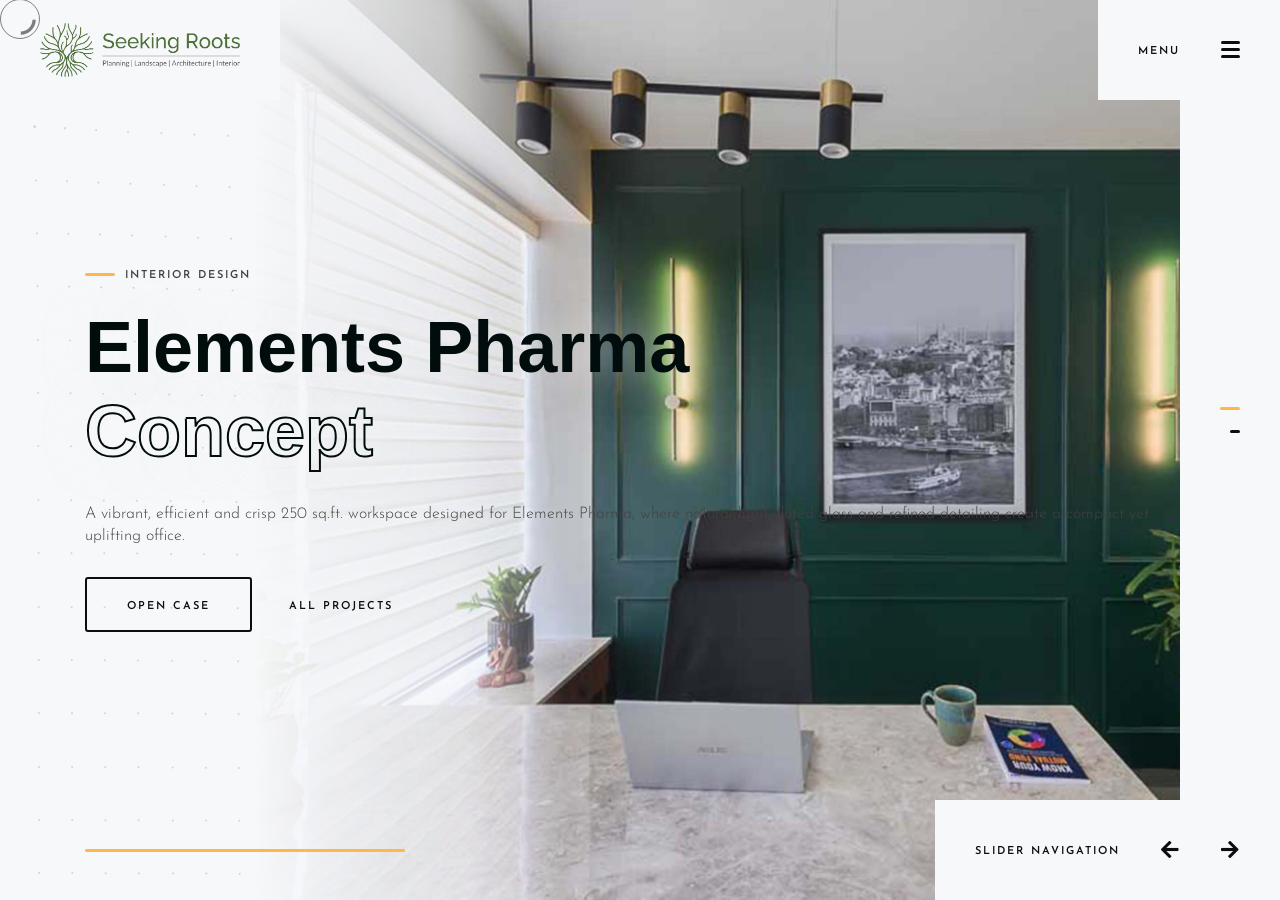
==== commit 493eec1b: "update-05_slider-img/about" ====
--- a/index.html
+++ b/index.html
@@ -146,7 +146,7 @@
 								<div class="mry-project-frame">
 									<div class="mry-cover-frame">
 										<img class="mry-project-cover mry-position-center"
-											src="img/light/projects/prjct-1/fs/1.jpg" alt="Project"
+											src="img/light/projects/prjct-1/Slider1.jpg" alt="Project"
 											data-swiper-parallax="500" data-swiper-parallax-scale="1.4">
 										<div class="mry-cover-overlay mry-gradient-overlay"></div>
 										<div class="mry-loading-curtain"></div>
@@ -157,10 +157,12 @@
 												data-swiper-parallax-scale=".7" data-swiper-parallax-opacity="0"
 												data-swiper-parallax-duration="1000">
 												<div class="mry-subtitle mry-mb-20">Interior design</div>
-												<h1 class="mry-mb-30">Little Cottage<br><span
+												<h1 class="mry-mb-30">Elements Pharma<br><span
 														class="mry-border-text">Сoncept</span></h1>
-												<div class="mry-text mry-mb-30">Lorem ipsum dolor sit amet, consectetur
-													adipisicing elit.<br>Adipisci distinctio iure, rerum non fugit.
+												<div class="mry-text mry-mb-30">
+													A vibrant, efficient and crisp 250 sq.ft. workspace designed for
+													Elements Pharma, where natural light, fluted glass and refined
+													detailing create a compact yet uplifting office.
 												</div>
 												<a class="mry-btn mry-default-link mry-anima-link"
 													href="project.html">Open Case</a>
@@ -181,7 +183,7 @@
 								<div class="mry-project-frame">
 									<div class="mry-cover-frame">
 										<img class="mry-project-cover mry-position-right"
-											src="img/light/projects/prjct-2/fs/1.jpg" alt="Project"
+											src="img/light/projects/prjct-2/Slider2.jpg" alt="Project"
 											data-swiper-parallax="500" data-swiper-parallax-scale="1.4">
 										<div class="mry-cover-overlay mry-gradient-overlay"></div>
 									</div>
@@ -190,12 +192,14 @@
 											<div class="mry-main-title" data-swiper-parallax-x="30%"
 												data-swiper-parallax-scale=".7" data-swiper-parallax-opacity="0"
 												data-swiper-parallax-duration="1000">
-												<div class="mry-subtitle mry-mb-20">Architecture</div>
-												<h1 class="mry-mb-30">Compact House<br><span
+												<div class="mry-subtitle mry-mb-20">Landscape</div>
+												<h1 class="mry-mb-30">Eastin Residency<br><span
 														class="mry-border-text">Project</span><span
 														class="mry-animation-el"></span></h1>
-												<div class="mry-text mry-mb-30">Lorem ipsum dolor sit amet, consectetur
-													adipisicing elit.<br>Adipisci distinctio iure, rerum non fugit.
+												<div class="mry-text mry-mb-30">
+													A 4000+ sq.ft. commercial greenscape in Vadodara, where layered
+													planting, bold color-blocking and vertical greens transform a busy
+													corner site into a serene hospitality experience.
 												</div>
 												<a class="mry-btn mry-default-link mry-anima-link"
 													href="project.html">Open Case</a>
@@ -209,9 +213,9 @@
 							<!-- project end -->
 
 						</div>
-						<div class="swiper-slide">
-
-							<!-- project -->
+						<!-- project -->
+						<!-- <div class="swiper-slide">
+
 							<div class="mry-project-slider-item">
 								<div class="mry-project-frame">
 									<div class="mry-cover-frame">
@@ -240,9 +244,9 @@
 									</div>
 								</div>
 							</div>
-							<!-- project end -->
-
-						</div>
+							
+						</div> -->
+						<!-- project end -->
 					</div>
 				</div>
 
--- a/css/style-light.css
+++ b/css/style-light.css
@@ -1272,7 +1272,7 @@
   transition: width linear;
   transition-delay: unset;
   width: 100%;
-  transition-duration: 10s;
+  transition-duration: 30s;
 }
 
 .mry-slider-arrows {
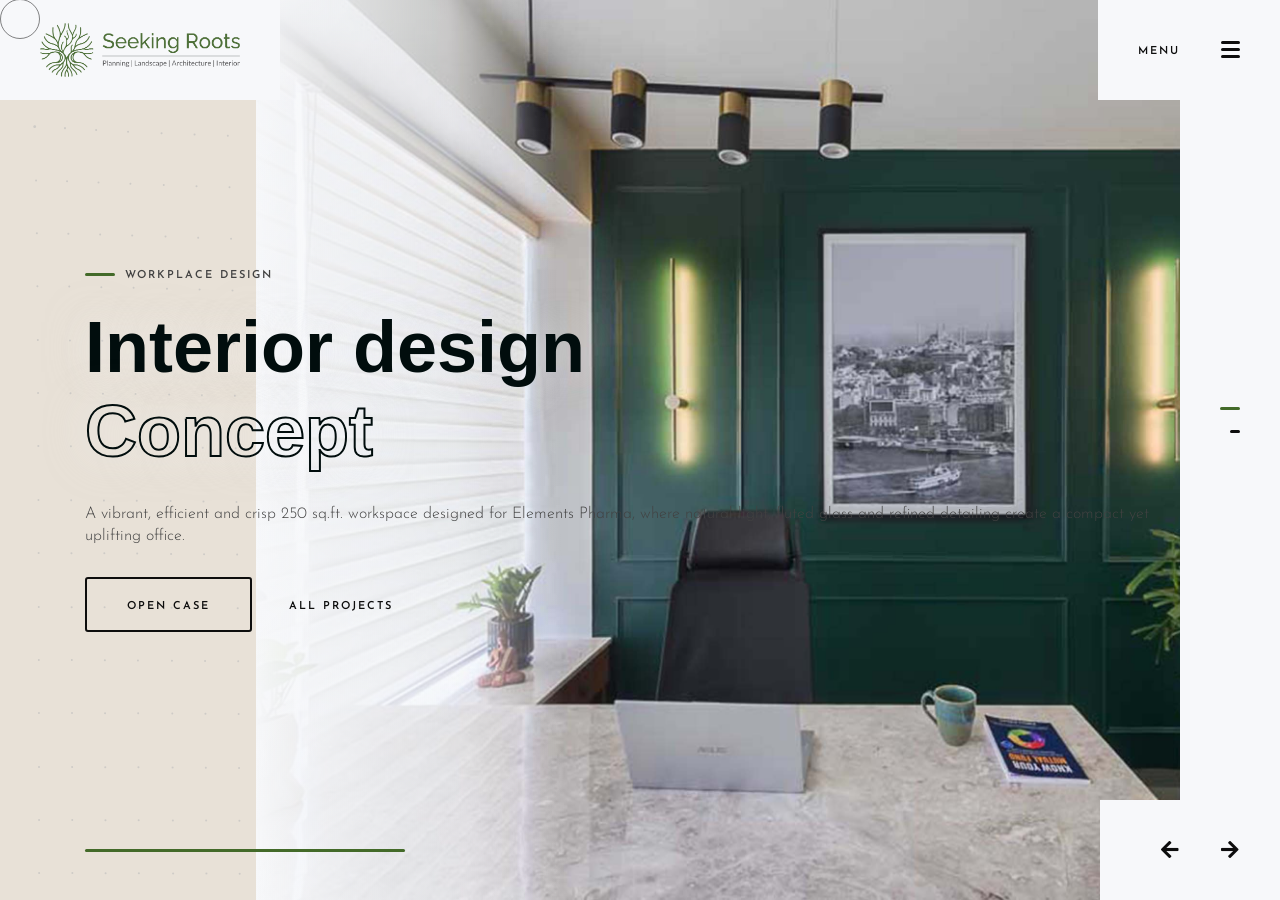
==== commit 12e09f92: "update-06" ====
--- a/index.html
+++ b/index.html
@@ -156,8 +156,8 @@
 											<div class="mry-main-title" data-swiper-parallax-x="30%"
 												data-swiper-parallax-scale=".7" data-swiper-parallax-opacity="0"
 												data-swiper-parallax-duration="1000">
-												<div class="mry-subtitle mry-mb-20">Interior design</div>
-												<h1 class="mry-mb-30">Elements Pharma<br><span
+												<div class="mry-subtitle mry-mb-20">Workplace Design</div>
+												<h1 class="mry-mb-30">Interior design<br><span
 														class="mry-border-text">Сoncept</span></h1>
 												<div class="mry-text mry-mb-30">
 													A vibrant, efficient and crisp 250 sq.ft. workspace designed for
@@ -192,8 +192,8 @@
 											<div class="mry-main-title" data-swiper-parallax-x="30%"
 												data-swiper-parallax-scale=".7" data-swiper-parallax-opacity="0"
 												data-swiper-parallax-duration="1000">
-												<div class="mry-subtitle mry-mb-20">Landscape</div>
-												<h1 class="mry-mb-30">Eastin Residency<br><span
+												<div class="mry-subtitle mry-mb-20">Greenscape</div>
+												<h1 class="mry-mb-30">Landscape<br><span
 														class="mry-border-text">Project</span><span
 														class="mry-animation-el"></span></h1>
 												<div class="mry-text mry-mb-30">
@@ -264,7 +264,7 @@
 					</div>
 
 					<div class="mry-slider-arrows">
-						<div class="mry-label">Slider Navigation</div>
+						<!-- <div class="mry-label">Slider Navigation</div> -->
 						<div class="mry-button-prev mry-magnetic-link"><span class="mry-magnetic-object"><i
 									class="fas fa-arrow-left"></i></span></div>
 						<div class="mry-button-next mry-magnetic-link"><span class="mry-magnetic-object"><i
--- a/css/style-light.css
+++ b/css/style-light.css
@@ -78,7 +78,7 @@
 }
 
 body {
-  background-color: #f7f8fa;
+  background-color: #e8e1d7;
   padding: 0;
   margin: 0;
   font-size: 16px;
@@ -95,16 +95,16 @@
 
 .mry-text a {
   text-decoration: underline;
-  color: #ffb74d;
+  color: #436a29;
 }
 
 .mry-text a:hover {
-  color: #ffb74d;
+  color: #436a29;
   text-decoration: underline;
 }
 
 .mry-text .mry-color-text {
-  color: #ffb74d;
+  color: #436a29;
 }
 
 .mry-text.mry-simple-text {
@@ -364,7 +364,7 @@
 
 .mry-btn:hover,
 .mry-btn-text:hover {
-  color: #ffb74d;
+  color: #436a29;
 }
 
 .mry-btn-text {
@@ -389,7 +389,7 @@
 }
 
 .mry-link:hover {
-  color: #ffb74d;
+  color: #436a29;
 }
 
 /* Space */
@@ -501,7 +501,7 @@
 .mry-app .mry-preloader .mry-preloader-content .mry-loader-bar .mry-loader {
   height: 100%;
   width: 0;
-  background-color: #ffb74d;
+  background-color: #436a29;
   transition-timing-function: ease-in;
 }
 
@@ -663,7 +663,7 @@
 }
 
 .mry-menu nav ul .menu-item.current-menu-item a {
-  color: #ffb74d;
+  color: #436a29;
 }
 
 .mry-menu nav ul .menu-item .sub-menu {
@@ -811,7 +811,7 @@
 
 html.is-animating body .mry-ball svg path,
 html.is-rendering body .mry-ball svg path {
-  fill: #ffb74d;
+  fill: #436a29;
 }
 
 @keyframes loading {
@@ -929,7 +929,7 @@
   content: "";
   width: 30px;
   height: 3px;
-  background-color: #ffb74d;
+  background-color: #436a29;
   border-radius: 3px;
   position: absolute;
   left: 0;
@@ -1213,7 +1213,7 @@
   .mry-slider-pagination
   .swiper-pagination-bullet.swiper-pagination-bullet-active {
   width: 20px;
-  background-color: #ffb74d;
+  background-color: #436a29;
 }
 
 .mry-slider-nav-panel {
@@ -1255,7 +1255,7 @@
   position: absolute;
   top: 0;
   left: 0;
-  background: #ffb74d;
+  background: #436a29;
   border-radius: 3px;
   height: 100%;
   width: 0;
@@ -1563,7 +1563,7 @@
 }
 
 .mry-star-rate li i {
-  color: #ffb74d;
+  color: #436a29;
   font-size: 14px;
 }
 
@@ -1593,7 +1593,7 @@
 }
 
 .mry-pagination li.mry-active {
-  background-color: #ffb74d;
+  background-color: #436a29;
 }
 
 .mry-pagination li.mry-active a {
@@ -1643,7 +1643,7 @@
 
 .mry-form input:focus,
 .mry-form textarea:focus {
-  border-color: #ffb74d;
+  border-color: #436a29;
 }
 
 .mry-form input {
@@ -1805,7 +1805,7 @@
 }
 
 .mry-filter .mry-card-category.mry-current {
-  color: #ffb74d;
+  color: #436a29;
 }
 
 /* Work Item */
@@ -2014,7 +2014,7 @@
     margin-right: 0;
   }
   .mry-filter .mry-card-category.mry-current {
-    color: #ffb74d;
+    color: #436a29;
   }
 }
 
@@ -2075,7 +2075,7 @@
 }
 
 .mapboxgl-marker svg g {
-  fill: #ffb74d;
+  fill: #436a29;
 }
 
 .mapboxgl-marker svg circle {
@@ -2196,7 +2196,7 @@
 }
 
 .fancybox-progress {
-  background: #ffb74d;
+  background: #436a29;
   z-index: 999999999999999999;
 }
 
@@ -2205,7 +2205,7 @@
 }
 
 .fancybox-thumbs__list a:before {
-  border-color: #ffb74d;
+  border-color: #436a29;
   transition: 0.4s ease-in-out;
 }
 
@@ -2241,7 +2241,7 @@
 }
 
 .scrollbar-track .scrollbar-thumb {
-  background-color: #ffb74d !important;
+  background-color: #436a29 !important;
   opacity: 1 !important;
   width: 5px !important;
 }
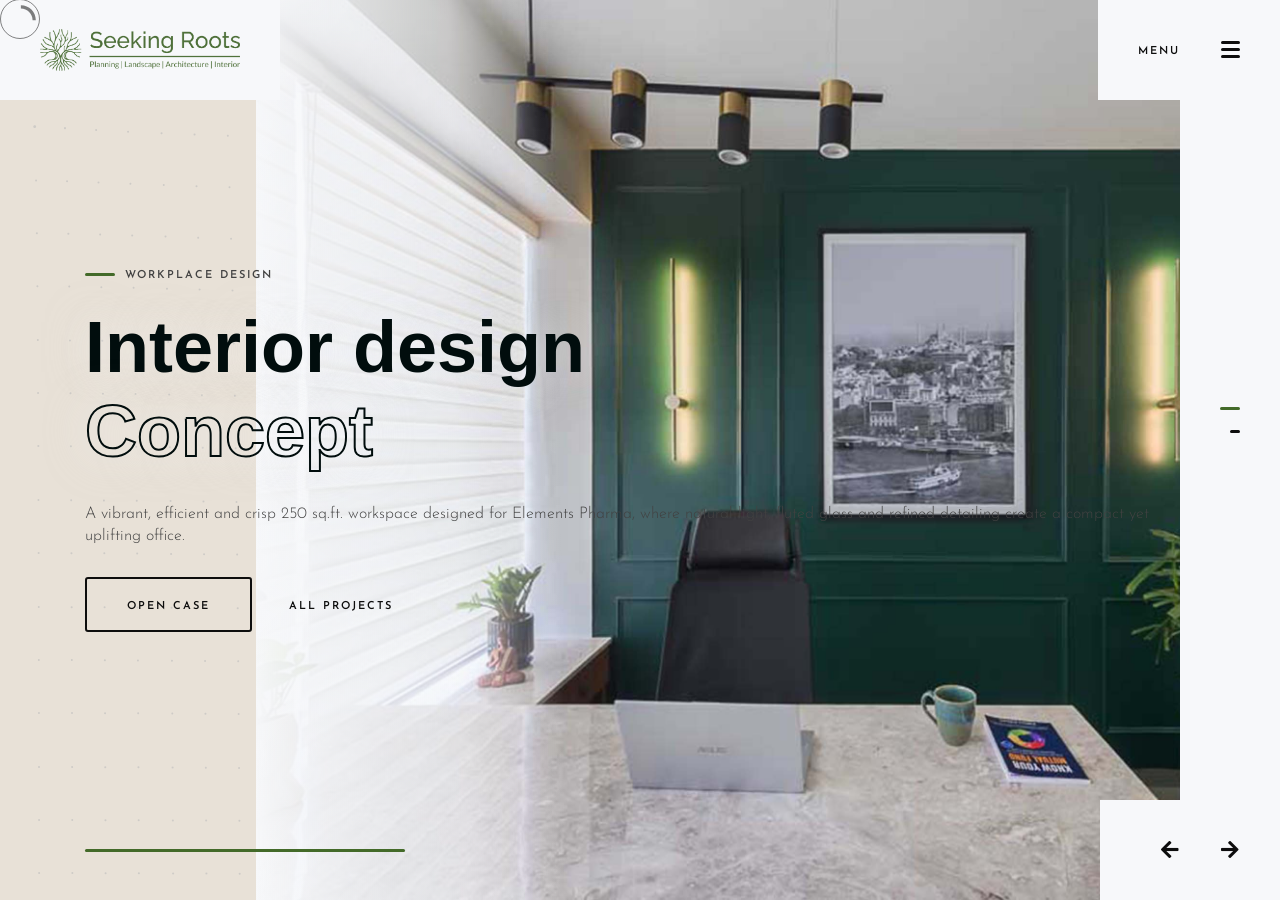
==== commit 9d918edd: "update-08" ====
--- a/index.html
+++ b/index.html
@@ -33,7 +33,7 @@
 		<!-- preloader -->
 		<div class="mry-preloader mry-active">
 			<div class="mry-preloader-content">
-				<img class="mry-logo mry-mb-20" src="img/light/logo.png" alt="SeekingRoots">
+				<img class="mry-logo mry-mb-20" src="img/light/favicon.png" alt="SeekingRoots">
 				<div class="mry-loader-bar">
 					<div class="mry-loader"></div>
 				</div>
@@ -165,7 +165,7 @@
 													detailing create a compact yet uplifting office.
 												</div>
 												<a class="mry-btn mry-default-link mry-anima-link"
-													href="project.html">Open Case</a>
+													href="./projects/elementpharma.html">Open Case</a>
 												<a class="mry-btn-text mry-default-link mry-anima-link"
 													href="works.html">All Projects</a>
 											</div>
--- a/css/style-light.css
+++ b/css/style-light.css
@@ -485,7 +485,7 @@
 }
 
 .mry-app .mry-preloader .mry-preloader-content .mry-logo {
-  width: 200px;
+  width: 80px;
 }
 
 .mry-app .mry-preloader .mry-preloader-content .mry-loader-bar {
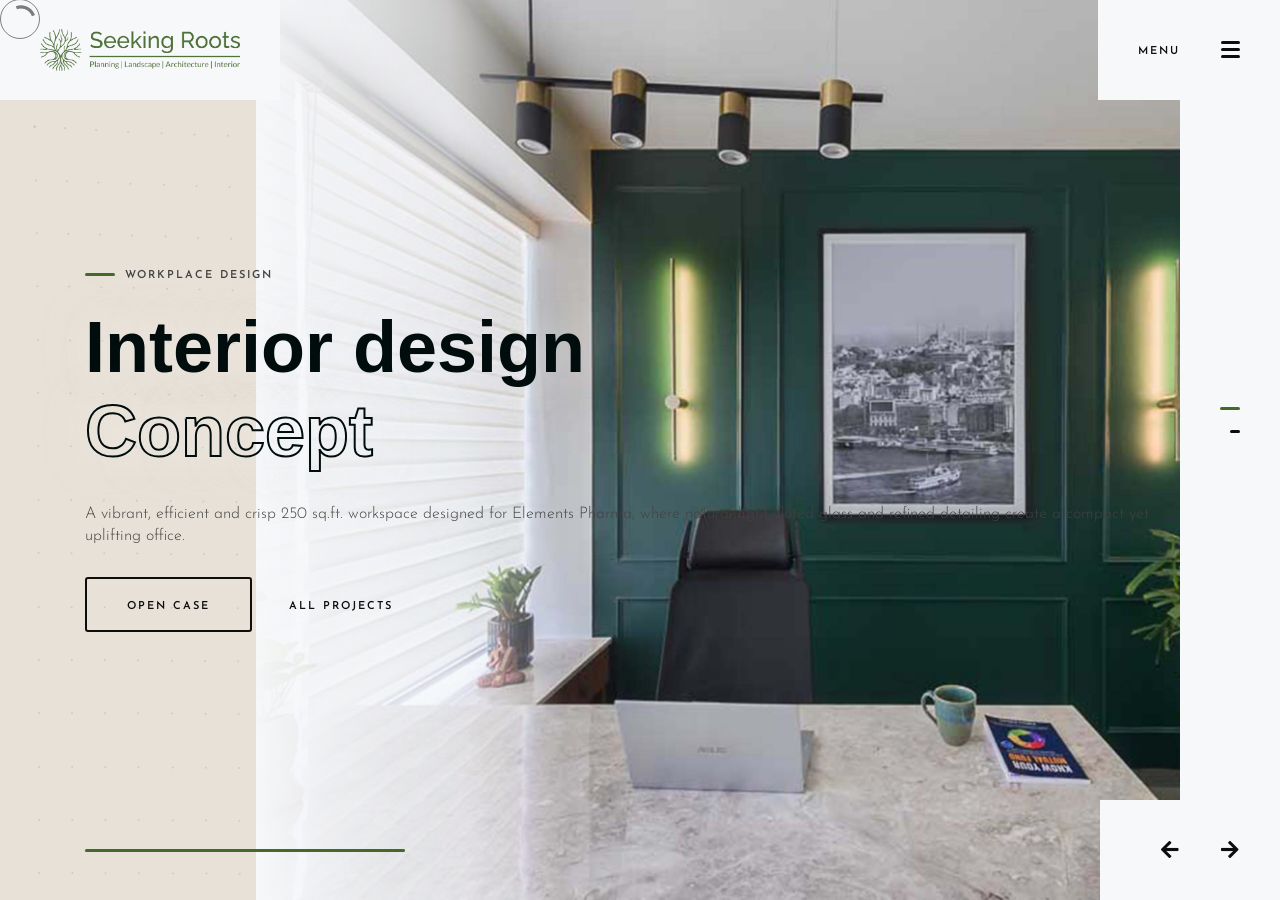
==== commit ac669d9d: "update-09" ====
--- a/index.html
+++ b/index.html
@@ -202,7 +202,7 @@
 													corner site into a serene hospitality experience.
 												</div>
 												<a class="mry-btn mry-default-link mry-anima-link"
-													href="project.html">Open Case</a>
+													href="projects/eastin.html">Open Case</a>
 												<a class="mry-btn-text mry-default-link mry-anima-link"
 													href="works.html">All Projects</a>
 											</div>
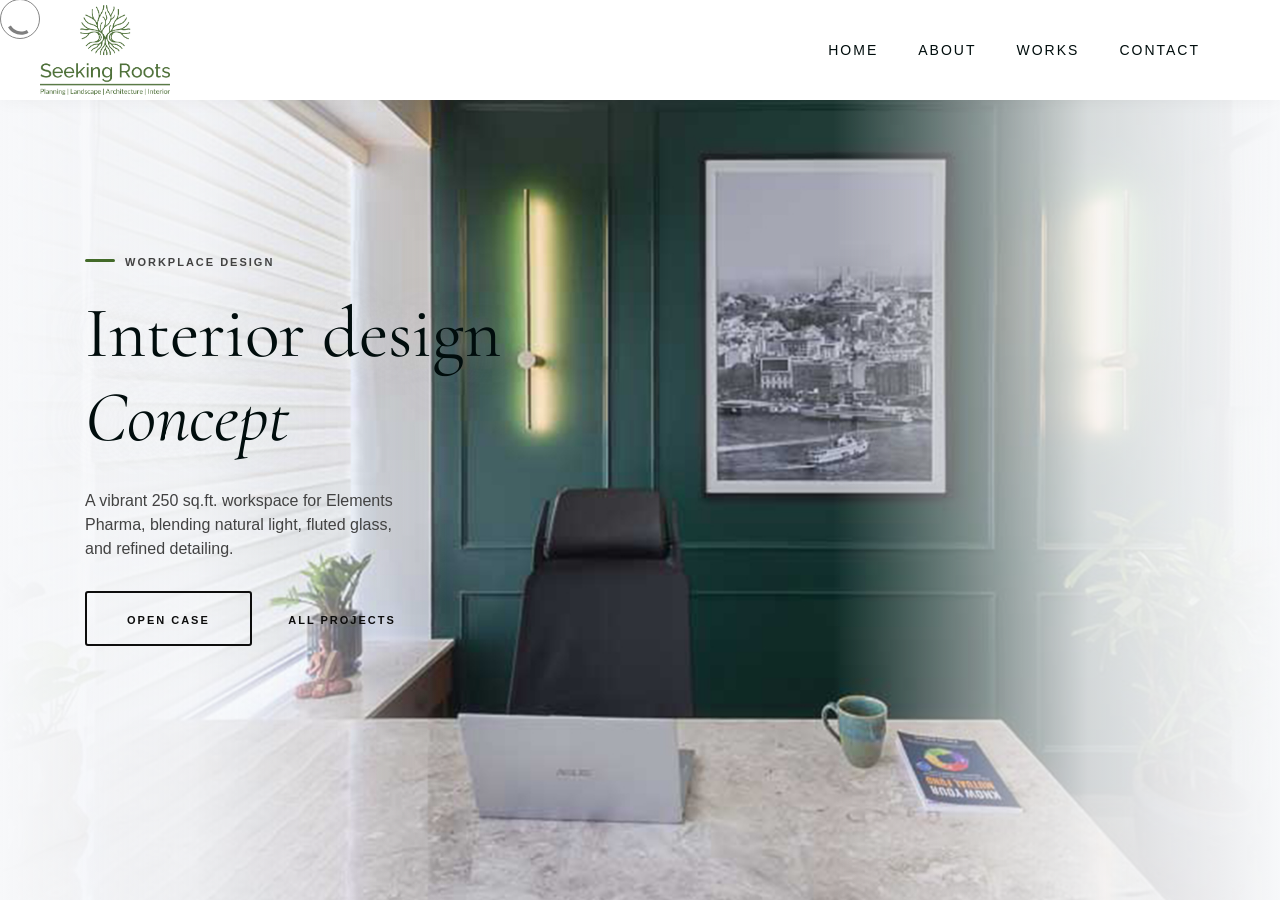
==== commit 96e87971: "update-12_All-Updates" ====
--- a/index.html
+++ b/index.html
@@ -67,9 +67,19 @@
 					<img class="mry-logo" src="img/light/logo.png" alt="SeekingRoots">
 				</a>
 			</div>
+
+			<!-- NEW: Desktop Navigation -->
+			<nav class="mry-desktop-menu">
+				<ul>
+					<li><a href="index.html" class="mry-anima-link">Home</a></li>
+					<li><a href="about.html" class="mry-anima-link">About</a></li>
+					<li><a href="works.html" class="mry-anima-link">Works</a></li>
+					<li><a href="contact.html" class="mry-anima-link">Contact</a></li>
+				</ul>
+			</nav>
+
 			<div class="mry-menu-button-frame">
-				<div class="mry-label">Menu</div>
-
+				<!-- <div class="mry-label">Menu</div> -->
 				<div class="mry-menu-btn mry-magnetic-link">
 					<div class="mry-burger mry-magnetic-object">
 						<span></span>
@@ -146,7 +156,7 @@
 								<div class="mry-project-frame">
 									<div class="mry-cover-frame">
 										<img class="mry-project-cover mry-position-center"
-											src="img/light/projects/prjct-1/Slider1.jpg" alt="Project"
+											src="img/light/projects/prjct-1/Slider1New.jpg" alt="Project"
 											data-swiper-parallax="500" data-swiper-parallax-scale="1.4">
 										<div class="mry-cover-overlay mry-gradient-overlay"></div>
 										<div class="mry-loading-curtain"></div>
@@ -158,11 +168,11 @@
 												data-swiper-parallax-duration="1000">
 												<div class="mry-subtitle mry-mb-20">Workplace Design</div>
 												<h1 class="mry-mb-30">Interior design<br><span
-														class="mry-border-text">Сoncept</span></h1>
-												<div class="mry-text mry-mb-30">
-													A vibrant, efficient and crisp 250 sq.ft. workspace designed for
-													Elements Pharma, where natural light, fluted glass and refined
-													detailing create a compact yet uplifting office.
+														style="font-style: italic;">Сoncept</span></h1>
+												<div class="mry-text mry-mb-30"
+													style="max-width: 320px; line-height: 1.5;">
+													A vibrant 250 sq.ft. workspace for Elements Pharma, blending natural
+													light, fluted glass, and refined detailing.
 												</div>
 												<a class="mry-btn mry-default-link mry-anima-link"
 													href="./projects/elementpharma.html">Open Case</a>
@@ -194,12 +204,13 @@
 												data-swiper-parallax-duration="1000">
 												<div class="mry-subtitle mry-mb-20">Greenscape</div>
 												<h1 class="mry-mb-30">Landscape<br><span
-														class="mry-border-text">Project</span><span
+														style="font-style: italic;">Project</span><span
 														class="mry-animation-el"></span></h1>
-												<div class="mry-text mry-mb-30">
-													A 4000+ sq.ft. commercial greenscape in Vadodara, where layered
-													planting, bold color-blocking and vertical greens transform a busy
-													corner site into a serene hospitality experience.
+												<div class="mry-text mry-mb-30"
+													style="max-width: 250px; line-height: 1.5;">
+													A 4000+ sq.ft. commercial greenscape in Vadodara, blending layered
+													planting, bold colors, and vertical greens into a serene hospitality
+													space.
 												</div>
 												<a class="mry-btn mry-default-link mry-anima-link"
 													href="projects/eastin.html">Open Case</a>
@@ -249,32 +260,446 @@
 						<!-- project end -->
 					</div>
 				</div>
-
-				<div class="mry-slider-pagination-frame">
+				<!-- project slider End-->
+
+				<!-- <div class="mry-slider-pagination-frame">
 					<div class="mry-slider-pagination"></div>
-				</div>
+				</div> -->
 
 				<div class="mry-slider-nav-panel">
-					<div class="container">
+					<!-- <div class="container">
 						<div class="mry-slider-progress-bar-frame">
 							<div class="mry-slider-progress-bar">
 								<div class="mry-progress"></div>
 							</div>
 						</div>
-					</div>
-
-					<div class="mry-slider-arrows">
-						<!-- <div class="mry-label">Slider Navigation</div> -->
+					</div> -->
+
+					<!--<div class="mry-slider-arrows">
+						 <div class="mry-label">Slider Navigation</div> 
 						<div class="mry-button-prev mry-magnetic-link"><span class="mry-magnetic-object"><i
 									class="fas fa-arrow-left"></i></span></div>
 						<div class="mry-button-next mry-magnetic-link"><span class="mry-magnetic-object"><i
 									class="fas fa-arrow-right"></i></span></div>
+					</div>-->
+				</div>
+
+				<!-- ============================================== -->
+				<!-- ABOUT SECTION START -->
+				<!-- ============================================== -->
+				<section class="mry-about-section" style="background-color: #fcfdff; padding: 50px 0;">
+					<div class="container">
+						<div class="row">
+
+							<!-- About Seeking Roots (Left Column) -->
+							<div class="col-lg-7 mry-mb-60">
+								<div class="mry-main-title">
+									<div class="mry-subtitle mry-mb-20">Our Core Philosophy</div>
+									<h2 class="mry-mb-30">About Seeking Roots</h2>
+
+									<div class="mry-text mry-mb-20">
+										Roots are what keep us grounded and bring us back to where we belong. However
+										huge a tree stands, it relies on the strong essence of its roots. A design
+										should bring out the very essence of an individual, group, or organization, and
+										a home should reflect the tastes of its inhabitants. Our inspiration is to
+										retain these roots in terms of shape, material, and color.
+									</div>
+									<div class="mry-text">
+										The confluence of history with modern style is our foundation. At Seeking Roots,
+										we discover the underlying philosophy, way of living, and purpose behind every
+										building, landscape, and home décor, incorporating it into the design to give
+										you a strong foundation to grow. We provide an innovative outlook to issues of
+										environmental and ecological concern, sustainability, and energy. We
+										enthusiastically seek out projects across varied contexts and cultures to add
+										timeless value combining art with sustainability.
+									</div>
+								</div>
+							</div>
+
+							<!-- About Founder (Right Column) -->
+							<div class="col-lg-5">
+								<div class="mry-main-title"
+									style="padding-left: 20px; border-left: 1px solid rgba(0,0,0,0.1);">
+									<div class="mry-subtitle mry-mb-20">Founder & Principal Architect</div>
+									<h3 class="mry-mb-30">LAr. Kinjal Parekh</h3>
+
+									<div class="mry-text mry-mb-20">
+										Kinjal holds an M.Arch in Landscape Architecture from the esteemed CEPT
+										University, Ahmedabad, and completed her B.Arch from SCET, Surat. Her
+										professional journey includes working as a Landscape Architect and Architect
+										with leading firms such as Terra Firma and Oikois in Bangalore, PG Patki
+										Architects in Mumbai, and Essteam in Surat.
+									</div>
+									<div class="mry-text mry-mb-20">
+										Academically, she has been associated as an Assistant Professor with Navrachana
+										University and M.S. University, Vadodara. She is also one of the founders of the
+										Bachelors in Landscape Design program at SEDA, Vadodara.
+									</div>
+									<div class="mry-text">
+										A Bharatnatyam dancer, national-level Volleyball player, and an ardent traveler,
+										Kinjal aims to bring sustainable yet playful designs to the table at Seeking
+										Roots.
+									</div>
+								</div>
+							</div>
+
+						</div>
 					</div>
-				</div>
+				</section>
+				<!-- ============================================== -->
+				<!-- ABOUT SECTION END -->
+				<!-- ============================================== -->
+
+				<!-- awards & recognitions -->
+				<section class="sr-awards-section">
+
+					<div class="container">
+
+						<!-- Section Heading -->
+						<div class="sr-awards-heading">
+
+							<div class="mry-numbering mry-fo">
+								<div class="mry-subtitle">Awards & Recognitions</div>
+							</div>
+
+							<h2 class="sr-awards-title mry-fo">
+								Awards & Achievements
+							</h2>
+
+							<p class="sr-awards-intro mry-fo">
+								A selection of recognitions and achievements received
+								throughout our journey in architecture, interiors and landscape design.
+							</p>
+
+						</div>
+
+
+						<!-- Awards Grid -->
+						<div class="sr-awards-grid">
+
+
+							<!-- Award 1 -->
+							<div class="sr-award-card mry-fo">
+
+								<div class="sr-award-image">
+									<img src="img/light/awards/temp_award.jpg" alt="Elev 8 - Architects Diary">
+								</div>
+
+								<div class="sr-award-content">
+
+									<span class="sr-award-year">2024</span>
+
+									<h3>
+										Elev 8
+									</h3>
+
+									<p>
+										Presented work at <strong>Elev 8</strong>, organized by
+										<strong>Architects Diary</strong>, Ahmedabad.
+									</p>
+
+								</div>
+
+							</div>
+
+
+							<!-- Award 2 -->
+							<div class="sr-award-card mry-fo">
+
+								<div class="sr-award-image">
+									<img src="img/light/awards/temp_award.jpg"
+										alt="Outstanding Hospitality Landscape Design Firm of the Year">
+								</div>
+
+								<div class="sr-award-content">
+
+									<span class="sr-award-year">2022</span>
+
+									<h3>
+										Outstanding Hospitality Landscape
+										Design Firm of the Year
+									</h3>
+
+									<p>
+										Gujarat — <strong>Design Awards India.</strong>
+									</p>
+
+								</div>
+
+							</div>
+
+
+							<!-- Award 3 -->
+							<div class="sr-award-card mry-fo">
+
+								<div class="sr-award-image">
+									<img src="img/light/awards/temp_award.jpg"
+										alt="Promising Commercial Interior Design Firm of the Year">
+								</div>
+
+								<div class="sr-award-content">
+
+									<span class="sr-award-year">2022</span>
+
+									<h3>
+										Promising Commercial Interior
+										Design Firm of the Year
+									</h3>
+
+									<p>
+										Gujarat — <strong>Design Awards India.</strong>
+									</p>
+
+								</div>
+
+							</div>
+
+
+							<!-- Award 4 -->
+							<div class="sr-award-card mry-fo">
+
+								<div class="sr-award-image">
+									<img src="img/light/awards/temp_award.jpg"
+										alt="Top 25 Most Promising Women Landscape and Interior Designers">
+								</div>
+
+								<div class="sr-award-content">
+
+									<span class="sr-award-year">2022</span>
+
+									<h3>
+										Top 25 Most Promising Women
+										Landscape & Interior Designers in India
+									</h3>
+
+									<p>
+										Recognized among the <strong>Top 25</strong> —
+										Design Awards India.
+									</p>
+
+								</div>
+
+							</div>
+
+
+							<!-- Award 5 -->
+							<div class="sr-award-card mry-fo">
+
+								<div class="sr-award-image">
+									<img src="img/light/awards/temp_award.jpg" alt="Best Paper Award">
+								</div>
+
+								<div class="sr-award-content">
+
+									<span class="sr-award-year">2017</span>
+
+									<h3>
+										Best Paper Award
+									</h3>
+
+									<p>
+										Best Paper Award in Art & Design at the 2nd National
+										Conference — <em>Innovating for Development & Sustainability</em>,
+										Vadodara.
+									</p>
+
+								</div>
+
+							</div>
+
+
+							<!-- Award 6 -->
+							<div class="sr-award-card mry-fo">
+
+								<div class="sr-award-image">
+									<img src="img/light/awards/temp_award.jpg" alt="Gold Medal for Best Performance">
+								</div>
+
+								<div class="sr-award-content">
+
+									<span class="sr-award-year">2010</span>
+
+									<h3>
+										Gold Medal for Best Performance
+									</h3>
+
+									<p>
+										Awarded for performance across five years at
+										<strong>South Gujarat University, Surat.</strong>
+									</p>
+
+								</div>
+
+							</div>
+
+
+							<!-- Award 7 -->
+							<div class="sr-award-card mry-fo">
+
+								<div class="sr-award-image">
+									<img src="img/light/awards/temp_award.jpg" alt="Gold Medal from IIID">
+								</div>
+
+								<div class="sr-award-content">
+
+									<span class="sr-award-year">2010</span>
+
+									<h3>
+										Gold Medal from IIID
+									</h3>
+
+									<p>
+										Awarded for cumulative performance during five years
+										of graduation by <strong>Christopher Benninger</strong>,
+										Surat.
+									</p>
+
+								</div>
+
+							</div>
+
+
+							<!-- Award 8 -->
+							<div class="sr-award-card mry-fo">
+
+								<div class="sr-award-image">
+									<img src="img/light/awards/temp_award.jpg"
+										alt="Pidilite Award for Excellence in Architectural Design">
+								</div>
+
+								<div class="sr-award-content">
+
+									<span class="sr-award-year">2009</span>
+
+									<h3>
+										Pidilite Award for Excellence
+										in Architectural Design
+									</h3>
+
+									<p>
+										Awarded by <strong>Hasmukh Patel</strong>,
+										Ahmedabad.
+									</p>
+
+								</div>
+
+							</div>
+
+						</div>
+
+					</div>
+
+				</section>
+				<!-- awards & recognitions end -->
+
+				<!-- footer -->
+				<footer class="mry-footer" style="background-color: #ffffff;">
+
+					<div class="container">
+						<!-- Call to Action Section -->
+						<div class="mry-main-title mry-title-center mry-mb-40">
+							<div class="mry-subtitle mry-mb-20 mry-fo">Let’s Create Together</div>
+
+							<h2 class="mry-h1 mry-mb-20 mry-fo">
+								Have a project<span class="mry-border-text"> in mind?</span>
+							</h2>
+
+							<div class="mry-text mry-mb-30 mry-fo">
+								Let’s create thoughtful spaces rooted in the land, shaped by context,
+								and designed around the people who experience them.
+							</div>
+
+							<div class="mry-fo">
+								<a href="contact.html" class="mry-anima-link mry-btn mry-btn-color mry-default-link">
+									Let’s discuss
+								</a>
+
+								<a href="works.html" class="mry-anima-link mry-btn-text mry-default-link">
+									Explore our work
+								</a>
+							</div>
+						</div>
+
+						<!-- NEW: Contact Information Section -->
+						<div class="row justify-content-center mry-fo"
+							style="text-align: center; border-top: 1px solid rgba(0,0,0,0.05); padding: 20px 0;">
+							<!-- Address -->
+							<div class="col-md-4 mry-mb-30">
+								<div class="mry-label mry-mb-10">Address</div>
+								<div class="mry-text">
+									310, Supremus Vihav, Near Iscon Atria,<br>Gotri, Vadodara-21.
+								</div>
+							</div>
+
+							<!-- Email -->
+							<div class="col-md-4 mry-mb-30">
+								<div class="mry-label mry-mb-10">Email</div>
+								<a class="mry-text" href="mailto:seekingroots09@gmail.com">seekingroots09@gmail.com</a>
+							</div>
+
+							<!-- Phone -->
+							<div class="col-md-4 mry-mb-30">
+								<div class="mry-label mry-mb-10">Phone</div>
+								<a class="mry-text" href="tel:+919879403481">+91 987 940 3481</a>
+							</div>
+						</div>
+					</div>
+
+					<!-- Copyright & Socials Bar -->
+					<div class="mry-footer-copy">
+						<div class="container">
+							<div>Copyright © Seeking Roots 2026</div>
+
+							<ul class="mry-social">
+								<!-- Phone -->
+								<li>
+									<a href="tel:+919879403481" aria-label="Phone">
+										<i class="fas fa-phone-alt"></i>
+									</a>
+								</li>
+
+								<!-- Email -->
+								<li>
+									<a href="mailto:seekingroots09@gmail.com" aria-label="Email">
+										<i class="fas fa-envelope"></i>
+									</a>
+								</li>
+
+								<!-- Website -->
+								<li>
+									<a href="https://www.seekingroots.co.in" target="_blank" aria-label="Website">
+										<i class="fas fa-globe"></i>
+									</a>
+								</li>
+
+								<!-- Instagram -->
+								<li>
+									<a href="https://www.instagram.com/seeking.roots.studio" target="_blank"
+										aria-label="Instagram">
+										<i class="fab fa-instagram"></i>
+									</a>
+								</li>
+
+								<!-- LinkedIn -->
+								<li>
+									<a href="https://www.linkedin.com/seeking-roots-studio" target="_blank"
+										aria-label="LinkedIn">
+										<i class="fab fa-linkedin-in"></i>
+									</a>
+								</li>
+							</ul>
+
+							<div>
+								By: <strong>Kinjal Parekh</strong> | Principal Architect
+							</div>
+						</div>
+					</div>
+				</footer>
+				<!-- footer end -->
 
 			</div>
 		</div>
-		<!-- project slider End-->
+	</div>
 
 	</div>
 
--- a/css/style-light.css
+++ b/css/style-light.css
@@ -60,8 +60,9 @@
 /* Common
 ==================================== */
 
-@import url("https://fonts.googleapis.com/css2?family=Josefin+Sans:ital,wght@0,100;0,200;0,300;0,400;0,500;0,600;0,700;1,100;1,200;1,300;1,400;1,500;1,600;1,700&display=swap");
+/* @import url("https://fonts.googleapis.com/css2?family=Josefin+Sans:ital,wght@0,100;0,200;0,300;0,400;0,500;0,600;0,700;1,100;1,200;1,300;1,400;1,500;1,600;1,700&display=swap"); */
 /* Defaults */
+@import url("https://fonts.googleapis.com/css2?family=Cormorant+Garamond:ital,wght@0,300..700;1,300..700&display=swap");
 
 *,
 *:after,
@@ -83,7 +84,8 @@
   margin: 0;
   font-size: 16px;
   font-weight: 300;
-  font-family: "Josefin Sans", sans-serif;
+  /* font-family: "Josefin Sans", sans-serif; */
+  font-family: "BrandonGrotW01-Light", sans-serif;
 }
 
 .mry-text {
@@ -141,7 +143,8 @@
   padding: 0;
   color: #010d0d;
   font-weight: 800;
-  font-family: -apple-system, BlinkMacSystemFont, sans-serif;
+  /* font-family: -apple-system, BlinkMacSystemFont, sans-serif; */
+  font-family: "Cormorant Garamond", serif;
 }
 
 .mry-h1,
@@ -534,7 +537,7 @@
 }
 
 .mry-app .mry-top-panel .mry-logo-frame .mry-logo {
-  width: 200px;
+  width: 130px;
 }
 
 /* Menu Button */
@@ -658,7 +661,8 @@
   font-size: 34px;
   display: inline-block;
   height: 100%;
-  font-family: -apple-system, BlinkMacSystemFont, sans-serif;
+  /* font-family: -apple-system, BlinkMacSystemFont, sans-serif; */
+  font-family: "BrandonGrotW01-Light", sans-serif;
   font-weight: 900;
 }
 
@@ -983,7 +987,8 @@
   font-size: 72px;
   font-weight: 900;
   opacity: 0.1;
-  font-family: -apple-system, BlinkMacSystemFont, sans-serif;
+  /* font-family: -apple-system, BlinkMacSystemFont, sans-serif; */
+  font-family: "Cormorant Garamond", serif;
 }
 
 /* Slider Project */
@@ -2300,7 +2305,8 @@
 
 #success h4 {
   margin-top: 10px;
-  font-family: "Poppins", sans-serif;
+  /* font-family: "Poppins", sans-serif; */
+  font-family: "Cormorant Garamond", serif;
   font-size: 18px;
 }
 
@@ -2371,3 +2377,522 @@
   -webkit-animation: checkmark-circle 0.6s ease-in-out backwards;
   animation: checkmark-circle 0.6s ease-in-out backwards;
 }
+/* --- Modern Navbar Overrides --- */
+.mry-top-panel {
+  background-color: #ffffff !important; /* Solid white background */
+  box-shadow: 0 4px 15px rgba(0, 0, 0, 0.03); /* Subtle shadow for depth */
+  width: 100%;
+  position: fixed;
+  top: 0;
+  left: 0;
+  z-index: 999;
+}
+
+/* Remove the individual gray backgrounds from the left and right panels */
+.mry-app .mry-top-panel .mry-logo-frame,
+.mry-menu-button-frame {
+  background-color: transparent !important;
+}
+/* =====================================================
+   AWARDS & RECOGNITIONS
+===================================================== */
+
+.sr-awards-section {
+  position: relative;
+
+  padding: 50px 0;
+
+  background: #f7f7f5;
+}
+
+/* =========================
+   HEADING
+========================= */
+
+.sr-awards-heading {
+  max-width: 850px;
+
+  margin: 0 auto 80px;
+
+  text-align: center;
+}
+
+.sr-awards-heading .mry-subtitle {
+  margin-bottom: 20px;
+}
+
+.sr-awards-title {
+  margin-bottom: 25px;
+
+  font-size: 52px;
+
+  line-height: 1.1;
+
+  color: #010d0d;
+}
+
+.sr-awards-intro {
+  max-width: 650px;
+
+  margin: 0 auto;
+
+  font-size: 16px;
+
+  line-height: 1.8;
+
+  color: #555;
+}
+
+/* =========================
+   AWARDS GRID
+========================= */
+
+.sr-awards-grid {
+  display: grid;
+
+  grid-template-columns: repeat(2, 1fr);
+
+  gap: 30px;
+}
+
+/* =========================
+   CARD
+========================= */
+
+.sr-award-card {
+  position: relative;
+
+  display: flex;
+
+  min-height: 300px;
+
+  background: #ffffff;
+
+  border: 1px solid rgba(0, 0, 0, 0.07);
+
+  overflow: hidden;
+
+  transition:
+    transform 0.4s ease,
+    box-shadow 0.4s ease;
+}
+
+.sr-award-card:hover {
+  transform: translateY(-8px);
+
+  box-shadow: 0 20px 50px rgba(0, 0, 0, 0.08);
+}
+
+/* =========================
+   IMAGE
+========================= */
+
+.sr-award-image {
+  width: 42%;
+
+  min-height: 300px;
+
+  overflow: hidden;
+
+  background: #eeeeeb;
+}
+
+.sr-award-image img {
+  width: 100%;
+  height: 100%;
+
+  display: block;
+
+  object-fit: cover;
+
+  transition: transform 0.6s ease;
+}
+
+.sr-award-card:hover .sr-award-image img {
+  transform: scale(1.05);
+}
+
+/* =========================
+   CONTENT
+========================= */
+
+.sr-award-content {
+  width: 58%;
+
+  padding: 40px 35px;
+
+  display: flex;
+
+  flex-direction: column;
+
+  justify-content: center;
+}
+
+.sr-award-year {
+  display: block;
+
+  margin-bottom: 15px;
+
+  font-size: 13px;
+
+  font-weight: 700;
+
+  letter-spacing: 2px;
+
+  color: #436a29;
+}
+
+.sr-award-content h3 {
+  margin-bottom: 18px;
+
+  font-size: 23px;
+
+  line-height: 1.3;
+
+  color: #010d0d;
+}
+
+.sr-award-content p {
+  margin: 0;
+
+  font-size: 14px;
+
+  line-height: 1.7;
+
+  color: #555;
+}
+
+/* =========================
+   MOBILE
+========================= */
+
+@media (max-width: 991px) {
+  .sr-awards-section {
+    padding: 100px 0;
+  }
+
+  .sr-awards-title {
+    font-size: 42px;
+  }
+
+  .sr-awards-grid {
+    grid-template-columns: 1fr;
+  }
+}
+
+@media (max-width: 575px) {
+  .sr-awards-section {
+    padding: 80px 0;
+  }
+
+  .sr-awards-heading {
+    margin-bottom: 50px;
+  }
+
+  .sr-awards-title {
+    font-size: 34px;
+  }
+
+  .sr-award-card {
+    display: block;
+  }
+
+  .sr-award-image {
+    width: 100%;
+    height: 220px;
+    min-height: 220px;
+  }
+
+  .sr-award-content {
+    width: 100%;
+
+    padding: 30px 25px;
+  }
+
+  .sr-award-content h3 {
+    font-size: 20px;
+  }
+}
+/* Project information */
+
+.mry-project-info {
+  display: flex;
+  align-items: center;
+  gap: 18px;
+  margin-bottom: 12px;
+
+  font-size: 12px;
+  font-weight: 600;
+  letter-spacing: 0.5px;
+  text-transform: uppercase;
+}
+
+.mry-project-info span:first-child {
+  color: #010d0d;
+}
+
+.mry-project-info span:last-child {
+  color: #777;
+}
+
+.mry-project-info span + span {
+  position: relative;
+  padding-left: 18px;
+}
+
+.mry-project-info span + span::before {
+  content: "";
+  position: absolute;
+  left: 0;
+  top: 50%;
+  width: 4px;
+  height: 4px;
+  border-radius: 50%;
+  background: #777;
+  transform: translateY(-50%);
+}
+/* --- Desktop Navbar Styling --- */
+.mry-desktop-menu {
+  display: flex;
+  align-items: center;
+  flex-grow: 1;
+  justify-content: flex-end;
+  padding-right: 80px;
+}
+
+.mry-desktop-menu ul {
+  list-style: none;
+  margin: 0;
+  padding: 0;
+  display: flex;
+  gap: 40px;
+}
+
+.mry-desktop-menu ul li a {
+  /* Apply Brandon Grot Light 400 to Navbar Items */
+  font-family: "BrandonGrotW01-Light", sans-serif !important;
+  font-weight: 400 !important;
+  font-size: 14px;
+  color: #010d0d;
+  text-transform: uppercase;
+  letter-spacing: 2px;
+  transition: color 0.3s ease;
+}
+
+.mry-desktop-menu ul li a:hover {
+  color: #436a29;
+}
+
+/* --- Media Queries for Navbar Switching --- */
+/* Desktop: Hide the hamburger button and the off-canvas mobile menu */
+@media (min-width: 993px) {
+  .mry-menu-button-frame {
+    display: none !important;
+  }
+  .mry-menu {
+    display: none !important;
+  }
+}
+
+/* Mobile/Tablet: Hide the inline desktop menu and show the hamburger */
+@media (max-width: 992px) {
+  .mry-desktop-menu {
+    display: none !important;
+  }
+  .mry-menu-button-frame {
+    display: flex !important;
+  }
+}
+/* --- Typography Updates --- */
+
+/* 1. Hero Section & Global Headings to Cormorant Garamond Light (400) */
+.mry-h1,
+.mry-h2,
+.mry-h3,
+.mry-h4,
+.mry-h5,
+.mry-h6,
+h1,
+h2,
+h3,
+h4,
+h5,
+h6 {
+  font-family: "Cormorant Garamond", serif !important;
+  font-weight: 400 !important;
+}
+
+/* Make sure the hero text stroke effect still looks good with the lighter font */
+.mry-border-text {
+  -webkit-text-stroke-width: 1px !important;
+  -moz-text-stroke-width: 1px !important;
+}
+
+/* 2. Mobile Off-Canvas Menu Items to Brandon Grot Light (400) */
+.mry-menu nav ul .menu-item a {
+  font-family: "BrandonGrotW01-Light", sans-serif !important;
+  font-weight: 400 !important;
+}
+
+/* =========================================================
+ IMAGE GALLERY
+   ========================================================= */
+
+/* Main gallery container */
+.mry-portfolio-frame .mry-masonry-grid {
+  margin-left: -6px;
+  margin-right: -6px;
+}
+
+.mry-portfolio-frame .mry-masonry-grid-item {
+  padding-left: 6px;
+  padding-right: 6px;
+  padding-bottom: 50px;
+  overflow: visible !important;
+}
+
+.mry-portfolio-frame .mry-card-item {
+  margin-bottom: 0;
+  overflow: visible !important;
+}
+
+.mry-portfolio-frame .mry-item-descr {
+  position: relative;
+  display: block;
+  height: auto;
+  overflow: visible !important;
+  z-index: 5;
+}
+
+.mry-portfolio-frame .mry-masonry-grid {
+  overflow: visible !important;
+  padding-bottom: 50px;
+}
+
+/* Remove the theme's default bottom margin */
+.mry-portfolio-frame .mry-card-cover-frame {
+  margin-bottom: 0 !important;
+  overflow: hidden;
+}
+
+/* Make images behave cleanly */
+.mry-portfolio-frame .mry-card-cover-frame img {
+  display: block;
+  width: 100%;
+  height: auto;
+  margin: 0;
+}
+
+/* Remove unnecessary card spacing */
+.mry-portfolio-frame .mry-card-item {
+  margin-bottom: 0;
+}
+
+/* ---------------------------------------------------------
+   SUBTLE HOVER EFFECT
+   --------------------------------------------------------- */
+
+.mry-portfolio-frame .mry-card-cover-frame img {
+  transition: transform 0.5s ease;
+}
+
+.mry-portfolio-frame .mry-card-cover-frame:hover img {
+  transform: scale(1.015);
+}
+
+/* =========================================================
+   DESKTOP
+   ========================================================= */
+
+@media (min-width: 992px) {
+  .mry-portfolio-frame .mry-masonry-grid {
+    margin-left: -5px;
+    margin-right: -5px;
+  }
+
+  .mry-portfolio-frame .mry-masonry-grid-item {
+    padding-left: 5px;
+    padding-right: 5px;
+    padding-bottom: 10px;
+  }
+}
+
+/* =========================================================
+   TABLET
+   ========================================================= */
+
+@media (min-width: 576px) and (max-width: 991px) {
+  .mry-portfolio-frame .mry-masonry-grid {
+    margin-left: -5px;
+    margin-right: -5px;
+  }
+
+  .mry-portfolio-frame .mry-masonry-grid-item {
+    padding-left: 5px;
+    padding-right: 5px;
+    padding-bottom: 10px;
+  }
+}
+
+/* =========================================================
+   MOBILE
+   ========================================================= */
+
+@media (max-width: 575px) {
+  .mry-portfolio-frame .mry-masonry-grid {
+    margin-left: -3px;
+    margin-right: -3px;
+  }
+
+  .mry-portfolio-frame .mry-masonry-grid-item {
+    padding-left: 3px;
+    padding-right: 3px;
+    padding-bottom: 6px;
+  }
+}
+/* =====================================================
+   HERO IMAGE: CENTERED WITH DUAL-GRADIENT FADE
+===================================================== */
+
+/* Desktop background */
+.mry-project-slider-item {
+  background-color: #f7f8fa !important;
+}
+
+/* Center image */
+.mry-project-slider-item .mry-project-frame .mry-cover-frame {
+  float: none !important;
+  width: 100% !important;
+  max-width: 1920px;
+  margin: 0 auto;
+  position: absolute;
+  left: 0;
+  right: 0;
+}
+
+/* Desktop: white/light-gray gradient */
+.mry-project-slider-item
+  .mry-project-frame
+  .mry-cover-overlay.mry-gradient-overlay {
+  background-image: linear-gradient(
+    90deg,
+    #f7f8fa 0%,
+    rgba(247, 248, 250, 0.85) 15%,
+    rgba(247, 248, 250, 0) 35%,
+    rgba(247, 248, 250, 0) 65%,
+    rgba(247, 248, 250, 0.85) 85%,
+    #f7f8fa 100%
+  ) !important;
+
+  background-color: transparent !important;
+}
+
+/* Mobile: completely remove gradient */
+@media (max-width: 768px) {
+  .mry-project-slider-item
+    .mry-project-frame
+    .mry-cover-overlay.mry-gradient-overlay {
+    background-image: none !important;
+    background-color: transparent !important;
+  }
+}
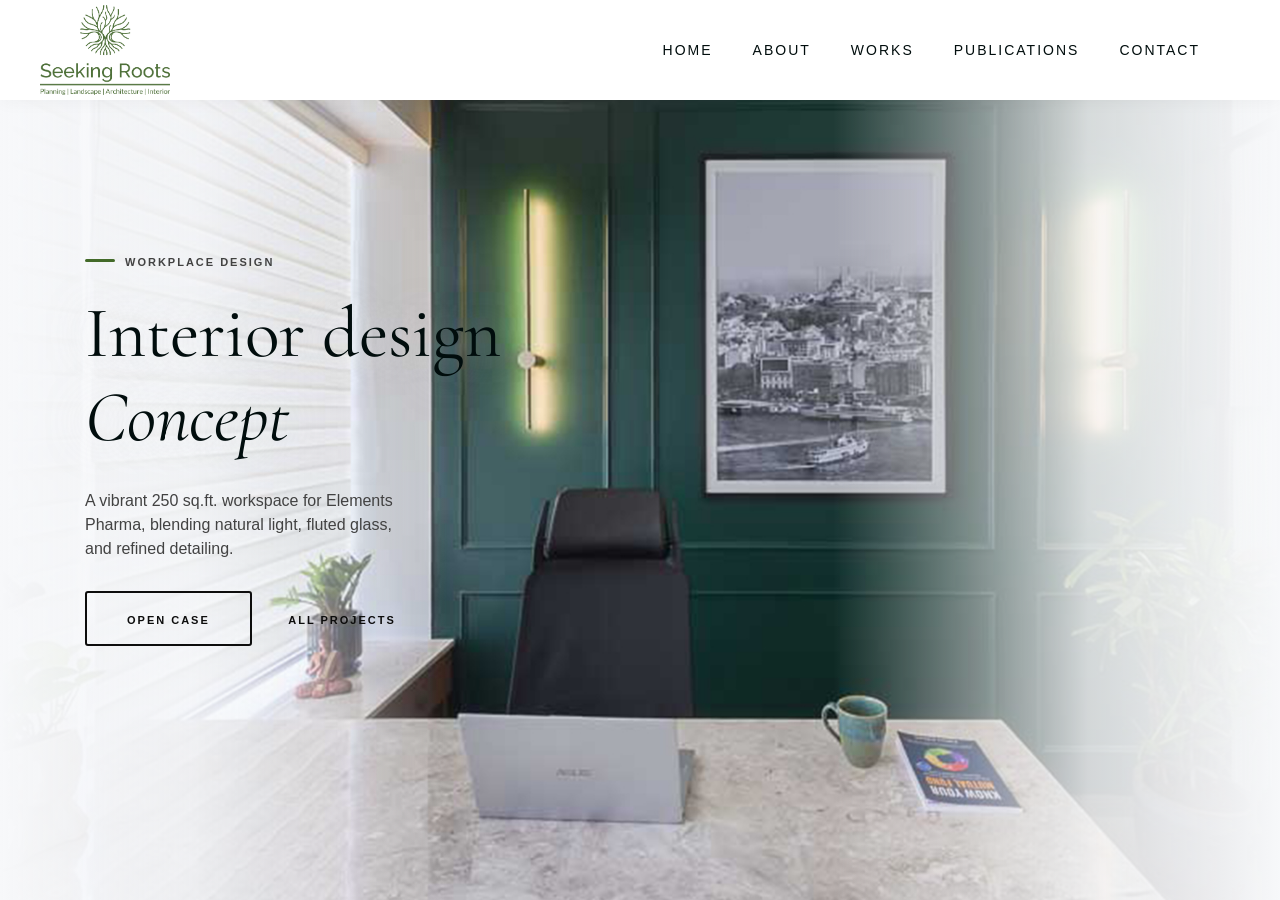
==== commit c5c659c9: "update-13_publications" ====
--- a/index.html
+++ b/index.html
@@ -42,24 +42,6 @@
 		</div>
 		<!-- preloader end -->
 
-		<!-- cursor -->
-		<div class="mry-magic-cursor">
-			<div class="mry-ball">
-				<div class="mry-loader">
-					<svg version="1.1" xmlns="http://www.w3.org/2000/svg" xmlns:xlink="http://www.w3.org/1999/xlink"
-						x="0px" y="0px" width="40px" height="40px" viewBox="0 0 50 50"
-						style="enable-background:new 0 0 50 50;" xml:space="preserve">
-						<path
-							d="M25.251,6.461c-10.318,0-18.683,8.365-18.683,18.683h4.068c0-8.071,6.543-14.615,14.615-14.615V6.461z">
-							<animateTransform attributeType="xml" attributeName="transform" type="rotate" from="0 25 25"
-								to="360 25 25" dur="0.6s" repeatCount="indefinite" />
-						</path>
-					</svg>
-				</div>
-			</div>
-		</div>
-		<!-- cursor end -->
-
 		<!-- top panel -->
 		<div class="mry-top-panel">
 			<div class="mry-logo-frame">
@@ -74,6 +56,7 @@
 					<li><a href="index.html" class="mry-anima-link">Home</a></li>
 					<li><a href="about.html" class="mry-anima-link">About</a></li>
 					<li><a href="works.html" class="mry-anima-link">Works</a></li>
+					<li><a href="publications.html" class="mry-anima-link">Publications</a></li>
 					<li><a href="contact.html" class="mry-anima-link">Contact</a></li>
 				</ul>
 			</nav>
@@ -102,7 +85,8 @@
 										class="mry-anima-link mry-default-link">About</a></li>
 								<li class="menu-item"><a href="works.html"
 										class="mry-anima-link mry-default-link">Works</a></li>
-								</li>
+								<li class="menu-item"><a href="publications.html"
+										class="mry-anima-link mry-default-link">Publications</a>
 								<li class="menu-item"><a href="contact.html"
 										class="mry-anima-link mry-default-link">Contact</a></li>
 							</ul>
@@ -377,12 +361,11 @@
 						<!-- Awards Grid -->
 						<div class="sr-awards-grid">
 
-
 							<!-- Award 1 -->
 							<div class="sr-award-card mry-fo">
 
 								<div class="sr-award-image">
-									<img src="img/light/awards/temp_award.jpg" alt="Elev 8 - Architects Diary">
+									<img src="img/light/awards/elev8.png" alt="Elev 8 - Architects Diary">
 								</div>
 
 								<div class="sr-award-content">
@@ -592,6 +575,72 @@
 				</section>
 				<!-- awards & recognitions end -->
 
+				<!-- ============================================== -->
+				<!-- RECENT PRODUCTS SECTION START -->
+				<!-- ============================================== -->
+				<section style="background-color: #ffffff; padding: 50px 0;">
+					<div class="container">
+
+						<!-- Section Heading -->
+						<div class="mry-main-title mry-title-center mry-mb-40">
+							<div class="mry-subtitle mry-mb-20">Recent Work</div>
+							<h2 class="mry-mb-20">Featured Products</h2>
+							<div class="mry-text">A glimpse into our latest sustainable and context-driven designs.
+							</div>
+						</div>
+
+						<!-- Two Products Grid -->
+						<div class="row mry-mb-40">
+
+							<!-- Product 1 -->
+							<div class="col-lg-6 mry-mb-20">
+								<a href="projects/elementpharma.html"
+									class="sr-product-card mry-default-link mry-anima-link">
+									<div class="sr-product-image-frame">
+										<!-- Replace with your actual product image path -->
+										<img src="img/light/projects/elementpharma/IMG (3).jpg" alt="Product 1">
+										<div class="sr-product-overlay">
+											<span class="sr-view-btn"><i class="fas fa-arrow-right"></i></span>
+										</div>
+									</div>
+									<div class="sr-product-info">
+										<h3>Elements Pharma</h3>
+										<div class="mry-text">Commercial Interior Design</div>
+									</div>
+								</a>
+							</div>
+
+							<!-- Product 2 -->
+							<div class="col-lg-6 mry-mb-20">
+								<a href="projects/eastin.html" class="sr-product-card mry-default-link mry-anima-link">
+									<div class="sr-product-image-frame">
+										<!-- Replace with your actual product image path -->
+										<img src="img/light/projects/eastin/IMG (1).jpg" alt="Product 2">
+										<div class="sr-product-overlay">
+											<span class="sr-view-btn"><i class="fas fa-arrow-right"></i></span>
+										</div>
+									</div>
+									<div class="sr-product-info">
+										<h3>Eastin Greenscape</h3>
+										<div class="mry-text">Landscape</div>
+									</div>
+								</a>
+							</div>
+
+						</div>
+
+						<!-- Explore All Button -->
+						<div class="mry-text-center">
+							<a href="works.html" class="mry-btn mry-default-link mry-anima-link">Explore All
+								Products</a>
+						</div>
+
+					</div>
+				</section>
+				<!-- ============================================== -->
+				<!-- RECENT PRODUCTS SECTION END -->
+				<!-- ============================================== -->
+
 				<!-- footer -->
 				<footer class="mry-footer" style="background-color: #ffffff;">
 
@@ -601,7 +650,7 @@
 							<div class="mry-subtitle mry-mb-20 mry-fo">Let’s Create Together</div>
 
 							<h2 class="mry-h1 mry-mb-20 mry-fo">
-								Have a project<span class="mry-border-text"> in mind?</span>
+								Have a project<span> in mind?</span>
 							</h2>
 
 							<div class="mry-text mry-mb-30 mry-fo">
--- a/css/style-light.css
+++ b/css/style-light.css
@@ -2896,3 +2896,189 @@
     background-color: transparent !important;
   }
 }
+/* =====================================================
+   FEATURED PRODUCTS SECTION (HOMEPAGE)
+===================================================== */
+
+.sr-product-card {
+  display: block;
+  text-decoration: none;
+  transition: transform 0.4s ease;
+}
+
+.sr-product-card:hover {
+  transform: translateY(-5px);
+}
+
+.sr-product-image-frame {
+  position: relative;
+  overflow: hidden;
+  margin-bottom: 25px;
+  background: #f7f8fa;
+  padding-bottom: 65%; /* Creates a clean 16:9 widescreen aspect ratio */
+}
+
+.sr-product-image-frame img {
+  position: absolute;
+  top: 0;
+  left: 0;
+  width: 100%;
+  height: 100%;
+  object-fit: cover;
+  transition: transform 0.6s ease;
+}
+
+/* Overlay and Hover Arrow */
+.sr-product-overlay {
+  position: absolute;
+  top: 0;
+  left: 0;
+  width: 100%;
+  height: 100%;
+  background-color: rgba(247, 248, 250, 0.2);
+  opacity: 0;
+  display: flex;
+  justify-content: center;
+  align-items: center;
+  transition: opacity 0.4s ease;
+}
+
+.sr-view-btn {
+  display: flex;
+  justify-content: center;
+  align-items: center;
+  width: 60px;
+  height: 60px;
+  background-color: #ffffff;
+  border-radius: 50%;
+  color: #010d0d;
+  transform: scale(0.8);
+  transition: transform 0.4s ease;
+}
+
+/* Image Scale and Overlay Fade on Hover */
+.sr-product-card:hover .sr-product-image-frame img {
+  transform: scale(1.03);
+}
+
+.sr-product-card:hover .sr-product-overlay {
+  opacity: 1;
+}
+
+.sr-product-card:hover .sr-view-btn {
+  transform: scale(1);
+}
+
+/* Product Info Text */
+.sr-product-info h3 {
+  font-size: 26px;
+  color: #010d0d;
+  margin-bottom: 10px;
+  transition: color 0.3s ease;
+}
+
+.sr-product-card:hover .sr-product-info h3 {
+  color: #436a29;
+}
+
+.sr-product-info .mry-text {
+  font-size: 13px;
+  letter-spacing: 1px;
+  text-transform: uppercase;
+}
+/* =====================================================
+   PUBLICATIONS PAGE (EDITORIAL LAYOUT)
+===================================================== */
+
+.sr-publication-item {
+  position: relative;
+}
+
+/* Image Presentation */
+.sr-pub-image-gallery {
+  position: relative;
+  padding-bottom: 110%; /* Creates a tall, portrait aspect ratio like a magazine page */
+  background: #f7f8fa;
+  overflow: hidden;
+}
+
+.sr-pub-main-img {
+  position: absolute;
+  top: 0;
+  left: 0;
+  width: 100%;
+  height: 100%;
+  object-fit: cover; /* Ensures images are never distorted */
+}
+
+/* Publisher Badge & Logo Sizing */
+.sr-pub-logo-badge {
+  position: absolute;
+  bottom: 0;
+  left: 0;
+  background: #ffffff;
+  padding: 15px 25px;
+  border-top-right-radius: 4px;
+  display: inline-flex;
+  align-items: center;
+  justify-content: center;
+  box-shadow: 2px -2px 15px rgba(0, 0, 0, 0.03); /* Subtle shadow for depth */
+}
+
+/* Restrict the size of the publication logo */
+.sr-pub-logo-img {
+  max-height: 40px; /* Keeps the logo height small and elegant */
+  width: auto; /* Maintains the logo's aspect ratio */
+  max-width: 160px; /* Prevents very wide logos from breaking out of the box */
+  object-fit: contain;
+  display: block;
+}
+
+.sr-publisher-name {
+  font-family: "BrandonGrotW01-Light", sans-serif;
+  font-weight: 600;
+  font-size: 13px;
+  letter-spacing: 2px;
+  text-transform: uppercase;
+  color: #010d0d;
+}
+
+/* Editorial Content Padding */
+.sr-pub-content {
+  padding: 20px 0;
+}
+
+/* Specific spacing for desktop to push text slightly away from image */
+@media (min-width: 992px) {
+  .col-lg-6 .sr-pub-content {
+    padding-left: 40px;
+  }
+  .flex-row-reverse .col-lg-6 .sr-pub-content {
+    padding-left: 0;
+    padding-right: 40px;
+  }
+}
+
+/* Fact File Box Styling */
+.sr-fact-file {
+  background-color: #f7f8fa;
+  padding: 25px 30px;
+  border-left: 3px solid #436a29; /* Brand color accent */
+}
+
+.sr-fact-file p {
+  font-family: "BrandonGrotW01-Light", sans-serif;
+  font-size: 14px;
+  color: #424242;
+  margin-bottom: 8px;
+  line-height: 1.4;
+}
+
+.sr-fact-file p:last-child {
+  margin-bottom: 0;
+}
+
+.sr-fact-file strong {
+  color: #010d0d;
+  font-weight: 600;
+}
